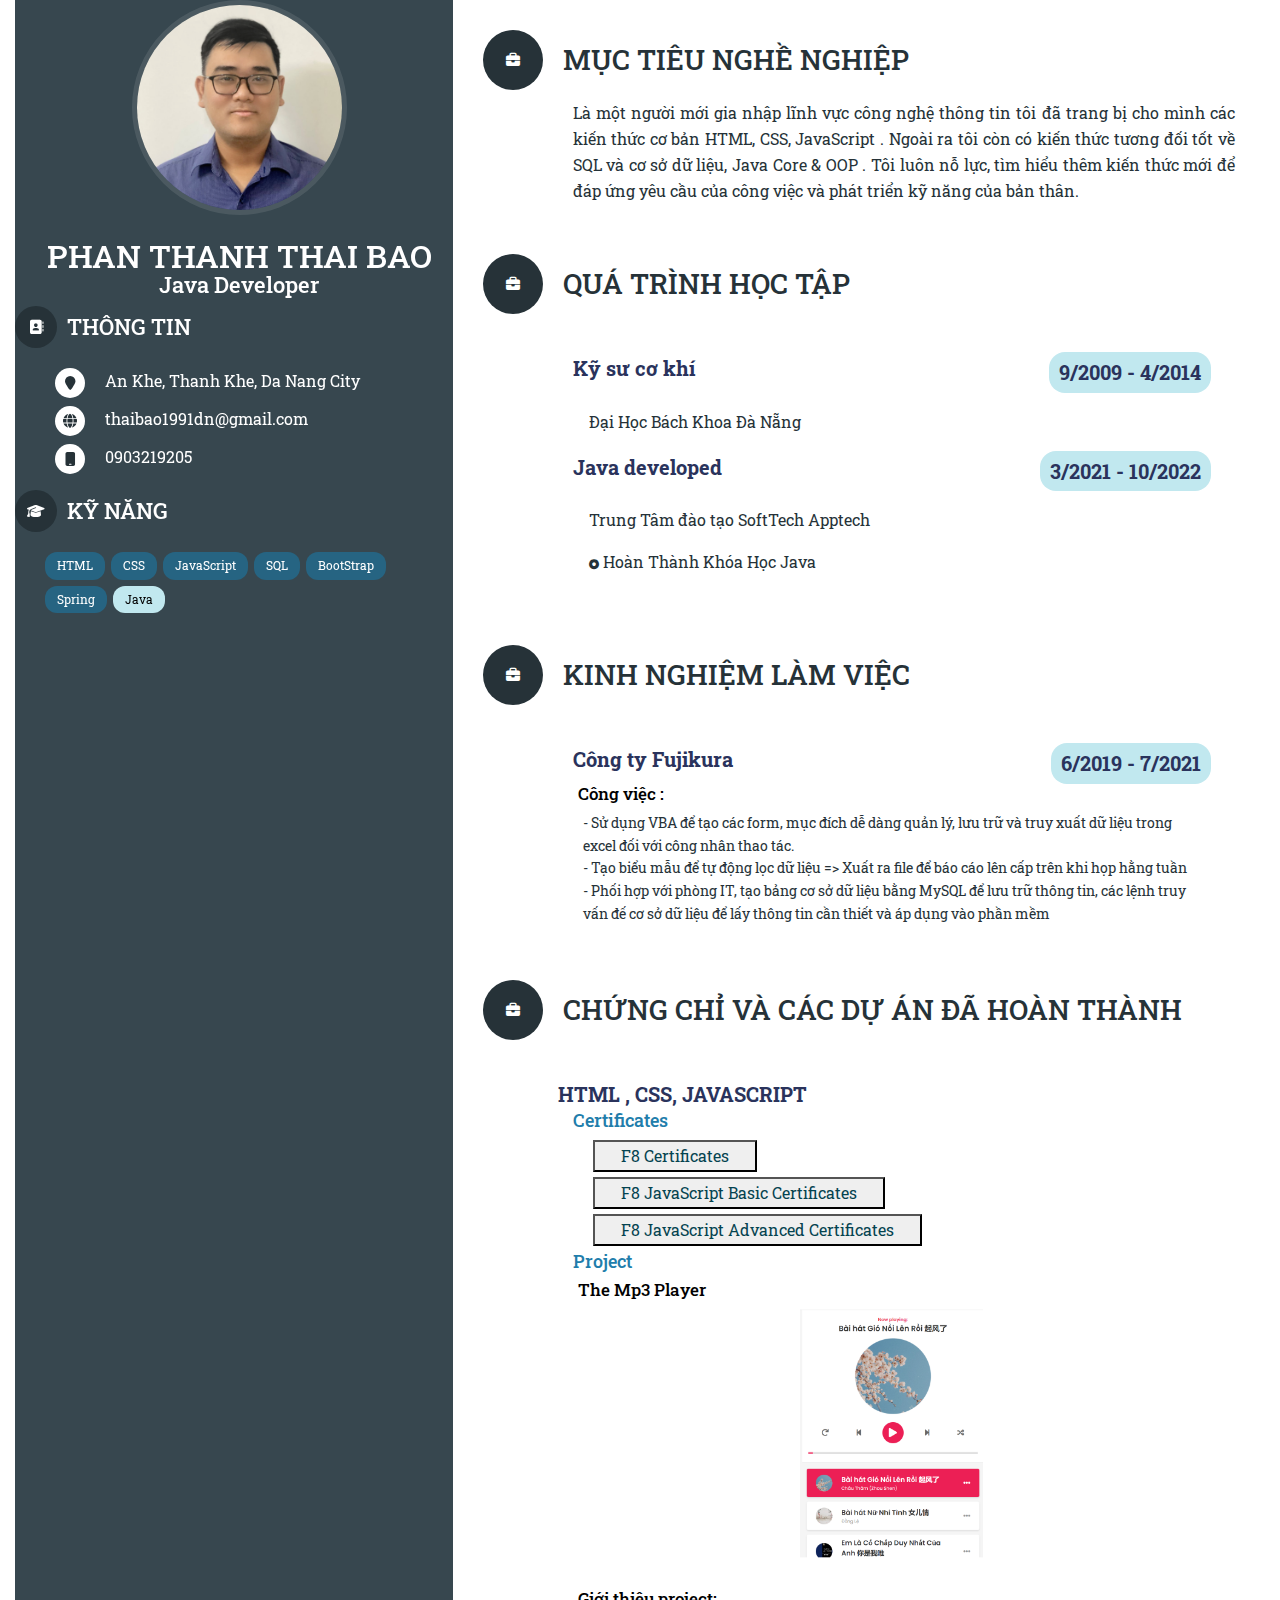
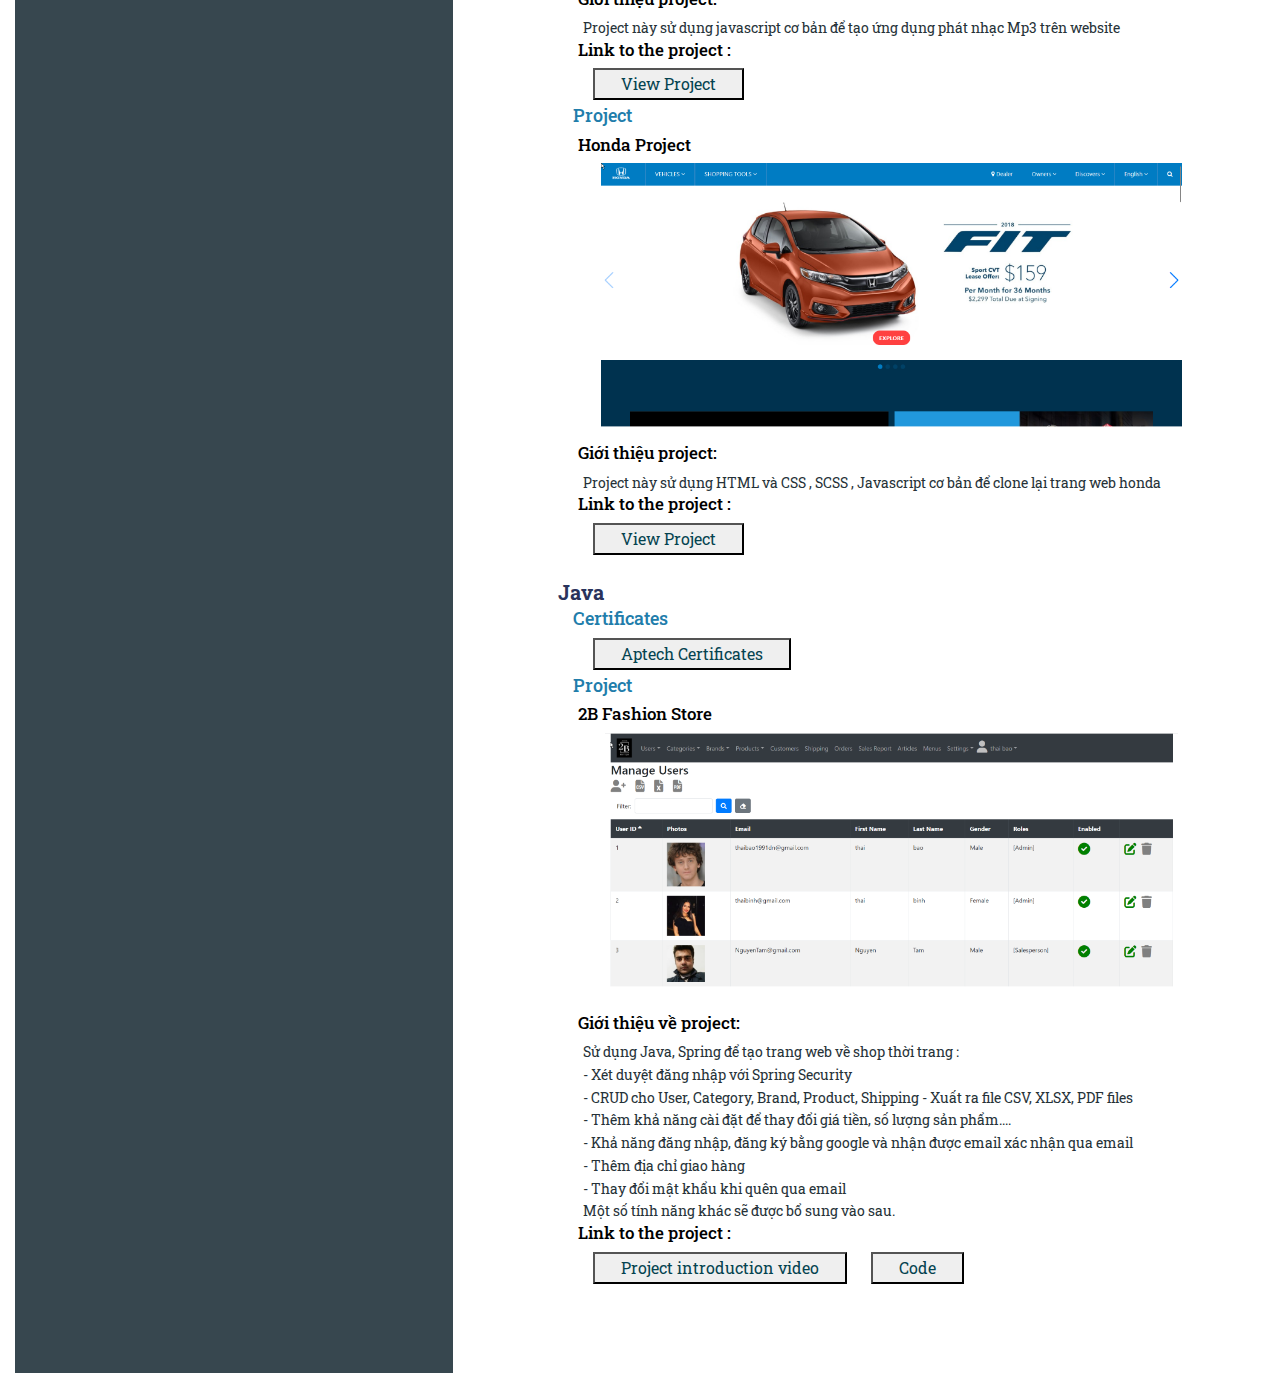
==== Page/ApplyLowCodeVie.html @ 71d3b30b "change LowCode" ====
<!DOCTYPE html>
<html lang="vie">

<head>
	<meta charset="UTF-8">
	<title>Bao's CV</title>
	<!-- Load font awesome -->
	<link rel="stylesheet" href="../font/fontawesome-free-6.2.0-web/css/all.min.css">
	<!-- Loat Bootstrap -->
	<link rel="stylesheet" href="https://cdn.jsdelivr.net/npm/bootstrap@4.3.1/dist/css/bootstrap.min.css"
		integrity="sha384-ggOyR0iXCbMQv3Xipma34MD+dH/1fQ784/j6cY/iJTQUOhcWr7x9JvoRxT2MZw1T" crossorigin="anonymous">
	<script src="https://cdn.jsdelivr.net/npm/popper.js@1.14.7/dist/umd/popper.min.js"
		integrity="sha384-UO2eT0CpHqdSJQ6hJty5KVphtPhzWj9WO1clHTMGa3JDZwrnQq4sF86dIHNDz0W1"
		crossorigin="anonymous"></script>
	<script src="https://cdn.jsdelivr.net/npm/bootstrap@4.3.1/dist/js/bootstrap.min.js"
		integrity="sha384-JjSmVgyd0p3pXB1rRibZUAYoIIy6OrQ6VrjIEaFf/nJGzIxFDsf4x0xIM+B07jRM"
		crossorigin="anonymous"></script>

	<!-- Load google font -->
	<link href="https://fonts.googleapis.com/css?family=Roboto+Slab:400,700" rel="stylesheet">

	<!-- Load main stylesheet -->
	<link rel="stylesheet" href="../assets/css/style.css">
</head>

<body>
	<div class="container-fluid flex">

		<div class="sidebar">
			<div class="fixed-content">
				<div class="avatar text-center">
					<img src="../assets/img/avatar.jpg" width="215" height="215" alt="Thai Bao" />
					<h1 class="name">Phan Thanh Thai Bao</h1>
					<h4 class="job">Java Developer</h4>
				</div><!-- .avatar -->


				<div class="module">
					<h3 class="module__title">
						<i class="fa fa-address-book circle circle--medium"></i>
						<span>Thông Tin</span>
					</h3>
					<div class="module__content">
						<ul>
							<li class="flex">
								<i class="fa fa-map-marker circle circle--small circle--white"></i>
								<div>An Khe, Thanh Khe, Da Nang City</div>
							</li>
							<li class="flex mt-2">
								<i class="fa fa-globe circle circle--small circle--white"></i>
								<div>thaibao1991dn@gmail.com</div>
							</li>
							<li class="flex mt-2">
								<i class="fa fa-mobile circle circle--small circle--white"></i>
								<div>0903219205</div>
							</li>
						</ul>
					</div>
				</div>

				<div class="module module--progress">
					<h3 class="module__title">
						<i class="fa fa-graduation-cap circle circle--medium"></i>
						<span>Kỹ Năng</span>
					</h3>
					<div class="program-language">
						<div class="main-language">HTML</div>
						<div class="main-language">CSS</div>
						<div class="main-language">JavaScript</div>
						<div class="main-language">SQL</div>
						<div class="main-language">BootStrap</div>
						<div class="main-language">Spring</div>
						<div class="sub-language">Java</div>
					</div>
				</div>
			</div>
		</div>
		<div class="content">
			<div class="section">
				<h2 class="section__title">
					<i class="fa fa-briefcase circle circle--large"></i>
					<span>MỤC TIÊU NGHỀ NGHIỆP</span>
				</h2>
				<div class="section__content">
					<div class="module">
						<div class="module__content">
							<p>Là một người mới gia nhập lĩnh vực công nghệ thông tin tôi đã trang bị cho mình các kiến
								thức cơ bản HTML, CSS, JavaScript . Ngoài ra tôi còn có kiến thức tương đối tốt về SQL
								và cơ sở dữ liệu, Java Core & OOP . Tôi luôn nỗ lực, tìm hiểu thêm kiến thức mới để đáp
								ứng yêu cầu của công việc và phát triển kỹ năng của bản thân.</p>
						</div>
					</div><!-- End .module #4 -->


				</div><!-- End .section__content -->
			</div><!-- End .section #1 -->

			<div class="section">
				<h2 class="section__title">
					<i class="fa fa-briefcase circle circle--large"></i>
					<span>QUÁ TRÌNH HỌC TẬP</span>
				</h2>
				<div class="education-content-container">
					<div class="education-content">
						<div class="row education-title">
							<div class="col-7">Kỹ sư cơ khí</div>
							<div class="col-5 education-year"><span class="year">9/2009 - 4/2014</span></div>
						</div>
						<p>Đại Học Bách Khoa Đà Nẵng</p>
					</div>
					<div class="education-content">
						<div class="row education-title">
							<div class="col-7">Java developed</div>
							<div class="col-5 education-year"><span class="year">3/2021 - 10/2022</span></div>
						</div>
						<p>Trung Tâm đào tạo SoftTech Apptech</p>
						<p><i class="fa-solid fa-circle-dot"></i> Hoàn Thành Khóa Học Java</p>
					</div>
				</div>
			</div>

			<div class="section">
				<h2 class="section__title">
					<i class="fa fa-briefcase circle circle--large"></i>
					<span style="text-transform: uppercase;">Kinh Nghiệm Làm Việc</span>
				</h2>
				<div class="education-content-container">
					<div class="education-content">
						<div class="row education-title">
							<div class="col-7">Công ty Fujikura</div>
							<div class="col-5 education-year"><span class="year">6/2019 - 7/2021</span></div>

						</div>
						<div class="Project__introduct">
							<div class="project_item">
								<h4>Công việc :</h4>
								<p>- Sử dụng VBA để tạo các form, mục đích dễ dàng quản lý, lưu trữ và truy xuất dữ liệu trong excel đối với công nhân thao tác.
									<br>
								- Tạo biểu mẫu để tự động lọc dữ liệu => Xuất ra file để báo cáo lên cấp trên khi họp hằng tuần 
							<br>
						- Phối hợp với phòng IT, tạo bảng cơ sở dữ liệu bằng MySQL để lưu trữ thông tin, các lệnh truy vấn đế cơ sở dữ liệu để lấy thông tin cần thiết và áp dụng vào phần mềm </p>

							</div>

						</div>
					</div>
				</div>
			</div>

			<div class="section">
				<h2 class="section__title">
					<i class="fa fa-briefcase circle circle--large"></i>
					<span style="text-transform: uppercase;">Chứng chỉ và các dự án đã hoàn thành</span>
				</h2>
				<div class="education-content-container">
					<div class="education-content">
						<div class="row education-title">
							<div>HTML , CSS, JAVASCRIPT</div>
						</div>
						<div class="Project__introduct">
							<div class="project_item">
								<h3>Certificates</h3>
								<button>
									<a target="_blank"
										href="https://drive.google.com/file/d/1OtXLAF9o2hIw2ryXWVOZ02WpqBH8-RCP/view?usp=sharing">F8
										Certificates</a>
								</button>
								<br>
								<button>
									<a target="_blank"
										href="https://drive.google.com/file/d/15Ebl0EzCTWKs3UdRnWDMOY74V3g-kheS/view?usp=sharing">F8
										JavaScript Basic Certificates</a>
								</button>
								<br>
								<button>
									<a target="_blank"
										href="https://drive.google.com/file/d/1-7eWViylsZE1eCxtmZ0doBHp7FlfKiLJ/view?usp=sharing">F8
										JavaScript Advanced Certificates</a>
								</button>
							</div>

							<div class="project_item">
								<h3>Project</h3>
								<h4>The Mp3 Player</h4>
								<img src="../assets/img/Mp3Player.png" alt="mp3 Player">
								<h4>Giới thiệu project:</h4>
								<p>Project này sử dụng javascript cơ bản để tạo ứng dụng phát nhạc Mp3 trên website</p>
								<h4>Link to the project :</h4>
								<button>
									<a target="_blank" href="https://thaibao1991.github.io/Mp3Music/">View Project</a>
								</button>
							</div>

							<div class="project_item">
								<h3>Project</h3>
								<h4>Honda Project</h4>
								<img src="../assets/img/HondaProject.png" alt="HondaProject">
								<h4>Giới thiệu project:</h4>
								<p>Project này sử dụng HTML và CSS , SCSS , Javascript cơ bản để clone lại trang web honda </p>
								<h4>Link to the project :</h4>
								<button>
									<a target="_blank" href="https://thaibao1991.github.io/HondaProject/src/index.html">View Project</a>
								</button>
							</div>

						</div>
					</div>

					

					<div class="education-content">
						<div class="row education-title">
							<div>Java</div>
						</div>
						<div class="Project__introduct">
							<div class="project_item">
								<h3>Certificates</h3>
								<button>
									<a target="_blank"
										href="https://drive.google.com/file/d/1AuEguUhUcsXWyIJ8lNH4fOeQWiJiPWKv/view?usp=sharing">Aptech
										Certificates</a>
								</button>
							</div>
							<div class="project_item">
								<h3>Project</h3>
								<h4>2B Fashion Store</h4>
								<img src="../assets/img/shop2b.png" alt="shop2b">
								<h4>Giới thiệu về project:</h4>
								<p>Sử dụng Java, Spring để tạo trang web về shop thời trang :
									<br>
									- Xét duyệt đăng nhập với Spring Security <br>
									- CRUD cho User, Category, Brand, Product, Shipping
									- Xuất ra file CSV, XLSX, PDF files<br>
									- Thêm khả năng cài đặt để thay đổi giá tiền, số lượng sản phẩm....<br>
									- Khả năng đăng nhập, đăng ký bằng google và nhận được email xác nhận qua email<br>
									- Thêm địa chỉ giao hàng<br>
									- Thay đổi mật khẩu khi quên qua email<br>
									Một số tính năng khác sẽ được bổ sung vào sau.<br>
								</p>
								<h4>Link to the project :</h4>
								<button>
									<a target="_blank"
										href="https://drive.google.com/file/d/1waL53M26onHL4hDvWmjnEsrnhBvND9Gd/view?usp=share_link">Project
										introduction video</a>

								</button>
								<button>
									<a target="_blank" href="https://github.com/ThaiBao1991/Shop2BProject">Code</a>
								</button>
							</div>
						</div>
					</div>

				</div>
			</div>

			<!-- <div class="section">
				<h2 class="section__title">
					<i class="fa fa-briefcase circle circle--large"></i>
					<span>Work Experience</span>
				</h2>
				<div class="section__content">
					<div class="module">
						<h3 class="module__title">Creative Designer</h3>
						<div class="module__meta">
							<span><i class="fa fa-building-o"></i>Google Inc USA</span>
							<span><i class="fa fa-calendar"></i>20 Sep 2010-Current</span>
						</div>
						<div class="module__content">
							<p>Lorem ipsum dolor sit amet, consectetur adipisicing elit, sed do eiusmod tempor incididunt ut labore et dolore magna aliqua. Ut enim ad minim veniam, quis nostrud exercitation ullamco laboris nisi ut aliquip ex ea commodo consequat.</p>
						</div>
					</div>

					<div class="module">
						<h3 class="module__title">Android Developer</h3>
						<div class="module__meta">
							<span><i class="fa fa-building-o"></i>Google Inc USA</span>
							<span><i class="fa fa-calendar"></i>20 Sep 2010-Current</span>
						</div>
						<div class="module__content">
							<p>Lorem ipsum dolor sit amet, consectetur adipisicing elit, sed do eiusmod tempor incididunt ut labore et dolore magna aliqua. Ut enim ad minim veniam, quis nostrud exercitation ullamco laboris nisi ut aliquip ex ea commodo consequat.</p>
						</div>
					</div>
				</div>
			</div> -->
			<!-- End .section #2 -->
		</div><!-- End .content -->
	</div><!-- End .wrapper -->
</body>

</html>
---- assets/css/style.css ----
body {
	line-height: 1.625;
	font-size: 16px;
	color: #263238;
	font-family: 'Roboto Slab', serif;
	-webkit-font-smoothing: antialiased;
}


*, *:before, *:after {
	box-sizing: border-box;
}
img {
	vertical-align: middle;
	max-width: 100%;
}
p {
	margin: 0 0 10px;
}

/* Helper Class */
.flex {
	display: flex;
}
.flex .middle {
	align-items: center;
}
.flex .flex--1 {
	flex: 1;
}
/* Global Layout */
.wrapper {
	max-width: 1170px;
	width: 100%;
	margin: auto;
}

.infomation{
	margin: 20px 20px;
	position: fixed;
	top: 0;
	left: 0;
	z-index: 9999;
}
.sidebar {
	width: 35%;
	background: #37474f;
	color: #fff;
	position: relative;;
}

.fixed-content{
	position: fixed;
	max-width: 35%;
	text-align: center;
}

.CV-download {
	padding: 20px;
}

.CV-download button{
	background-color: #c1e8ef;
}

.content {
	width: 65%;
	padding: 30px;
}
CSS cho phần Avatar

/* Avatar */
.avatar {
	text-align: center;
	padding: 60px 0;
	background: #263238;
}
.avatar img {
	border-radius: 50%;
	border: 5px solid rgba(255, 255, 255, .1);
	object-fit: cover;
}
.avatar h1 {
	font-size: 32px;
	text-transform: uppercase;
	margin: 25px 0 0;
	line-height: 1;
}
.avatar h4 {
	font-size: 22px;
}
CSS cho phần module và các phần còn lại

/* Module */
.sidebar .module {
	padding: 0 45px;
	margin-top: 50px;
}
.sidebar .module:last-child {
	margin-bottom: 50px;
}
.module__title {
	font-size: 22px;
	text-transform: uppercase;
	display: flex;
	align-items: center;
	margin-bottom: 20px;
}
.module__meta {
	font-size: 14px;
	color: #90a4ae;
	margin-bottom: 20px;
}

.module__content p{
	text-align: justify;
}

.program-language {
	display: flex;
	flex-wrap: wrap;
	padding: 0 30px;
	margin-top: 20px;
  }

.main-language,
.sub-language,
.main-skills,
.sub-skills {
  background-color: #266482;
  border-radius: 12px;
  padding: 4px 12px;
  margin-right: 6px;
  font-size: 12px;
  margin-bottom: 6px;
}

.sub-language,
.sub-skills {
  background-color: #c1e8ef;
  color: black;
}

.module__meta i {
	margin-right: 10px;
}
.module__meta span {
	margin-right: 20px;
}
.module__title .circle {
	margin-right: 10px;
}
.circle {
	font-size: 14px;
	color: #fff;
	background: #263238;
	border-radius: 50%;
	text-align: center;
	margin-right: 20px;
}
.circle.circle--large {
	width: 60px;
	height: 60px;
	line-height: 60px;
}
.circle.circle--medium {
	width: 42px;
	height: 42px;
	line-height: 42px;
}
.circle.circle--small {
	width: 30px;
	height: 30px;
	line-height: 30px;
}
.circle.circle--white {
	background: #fff;
	color: #263238;
}

/* Progress bar */
.progress-bar,
.progress-bar span {
	height: 6px;
	background: #fff;
	border-radius: 6px;
	display: block;
}
.progress-bar span {
	background: #263238;
}
.module--progress li {
	margin-bottom: 20px;
}

/* Section */
.section:not(.last-child) {
	margin-bottom: 50px;
}
.section__title {
	display: flex;
	font-size: 28px;
	text-transform: uppercase;
	margin: 0 0 10px;
	align-items: center;
}

.section__content {
	padding-left: 90px;
}
.content .module:not(:first-child) {
	margin-top: 50px;
}
.content .module__title {
	margin-bottom: 0;
}

.education-content-container {
	padding: 10px 24px 4px 90px;
	margin-top: 12px;
  }
  .education-content {
	padding-left: 0;
  }
  .education-title {
	font-weight: 700;
	color: #2a335c;
	margin-top: 16px;
	font-size: 20px;
  }
  .education-content p {
	margin: 16px;
  }
  .education-content i {
	font-size: 10px;
  }
  .education-year {
	text-align: right;
  }
  .year {
	background-color: #c1e8ef;
	display: inline-block;
	padding: 4px 10px;
	border-radius: 16px;
  }
/* Language */
.lang {
	justify-content: space-between;
}
.lang__content {
	text-align: center;
}
.lang__content h4 {
	text-transform: uppercase;
	margin-top: 15px;
}

.Project__introduct .project_item h3{
	font-size: 18px;
	color: #217dab;
}
.Project__introduct .project_item h4{
	font-size: 17px;
	color: black;
	margin-left: 5px;
}

.Project__introduct .project_item button{
	margin-bottom: 5px;
}
.Project__introduct .project_item a{
	color: #044350;
	padding: 0 20px;
}

.Project__introduct .project_item img{
	width: 100%;
	max-height: 280px;
	object-fit: contain;
}

.Project__introduct .project_item p{
	font-size: 14px;
	padding: 0px;
	margin: 0px 10px;
}

.project_item button {
	margin-left: 20px;
}
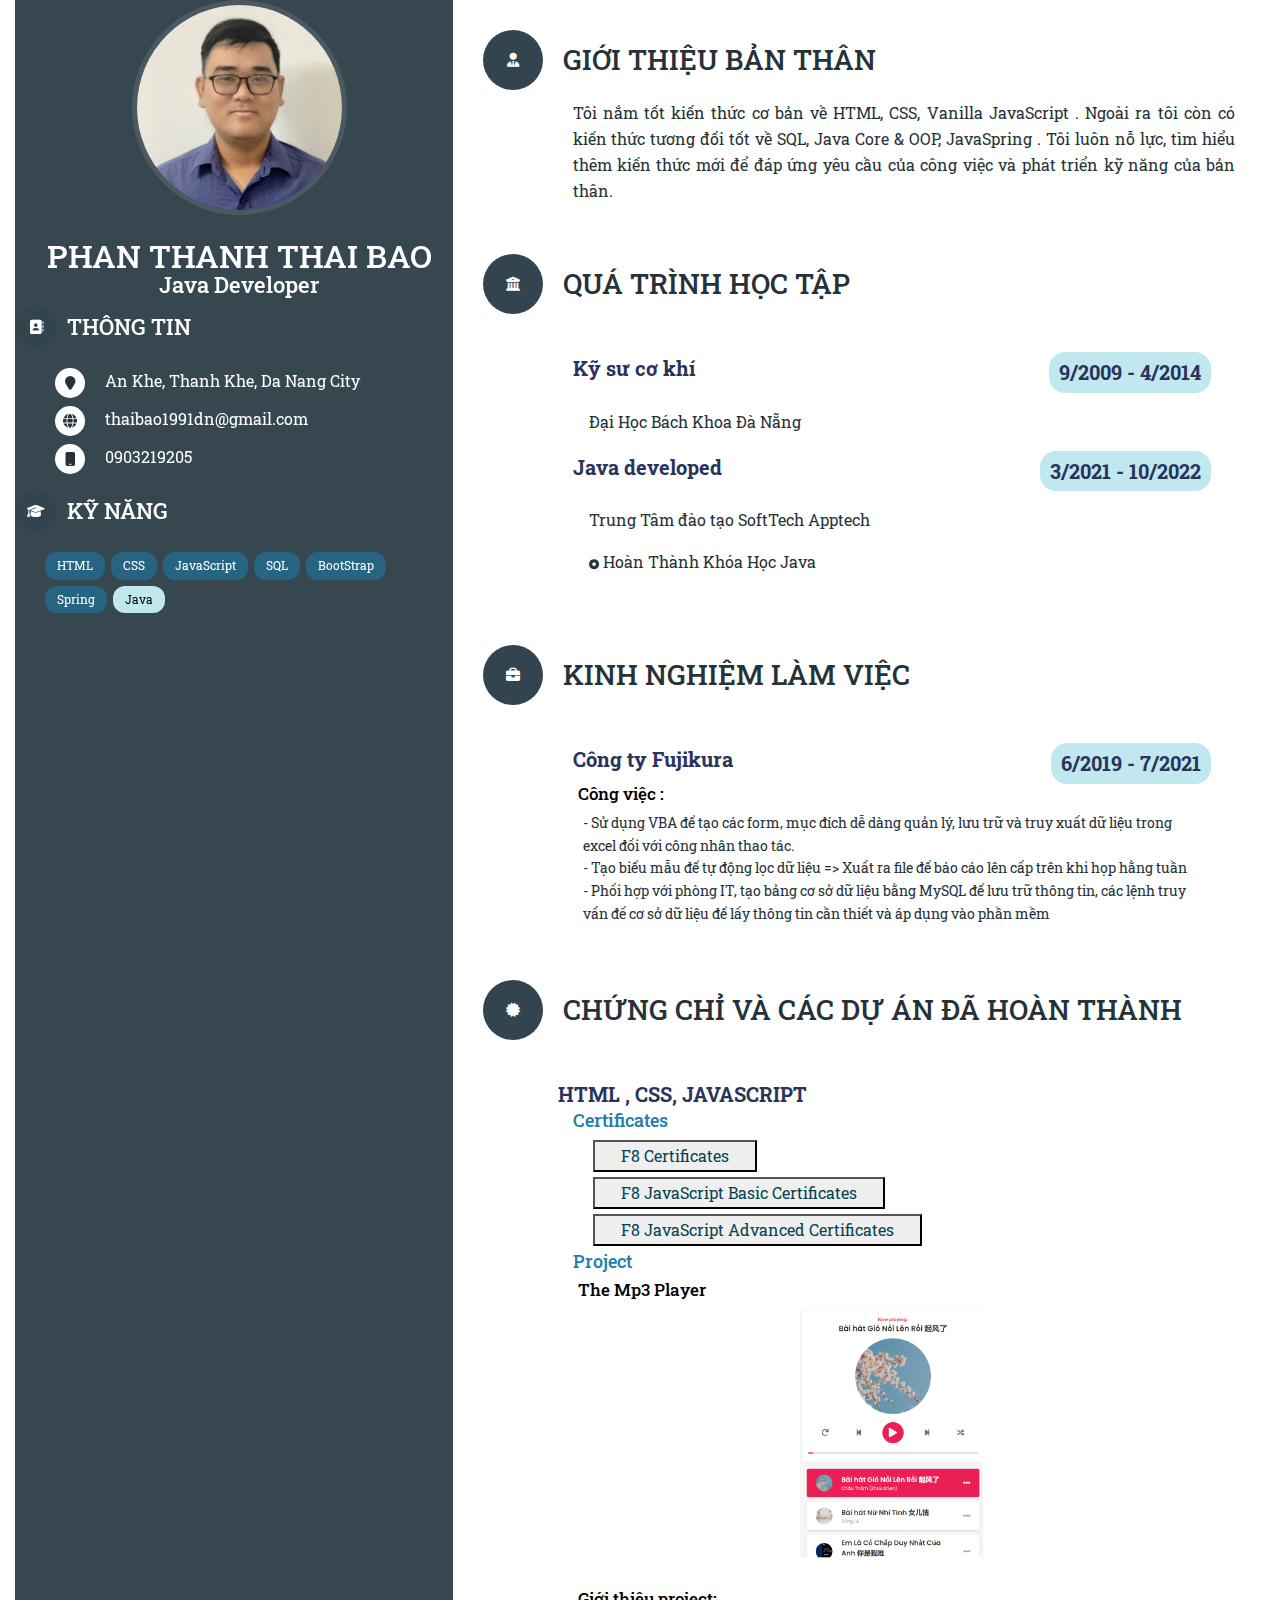
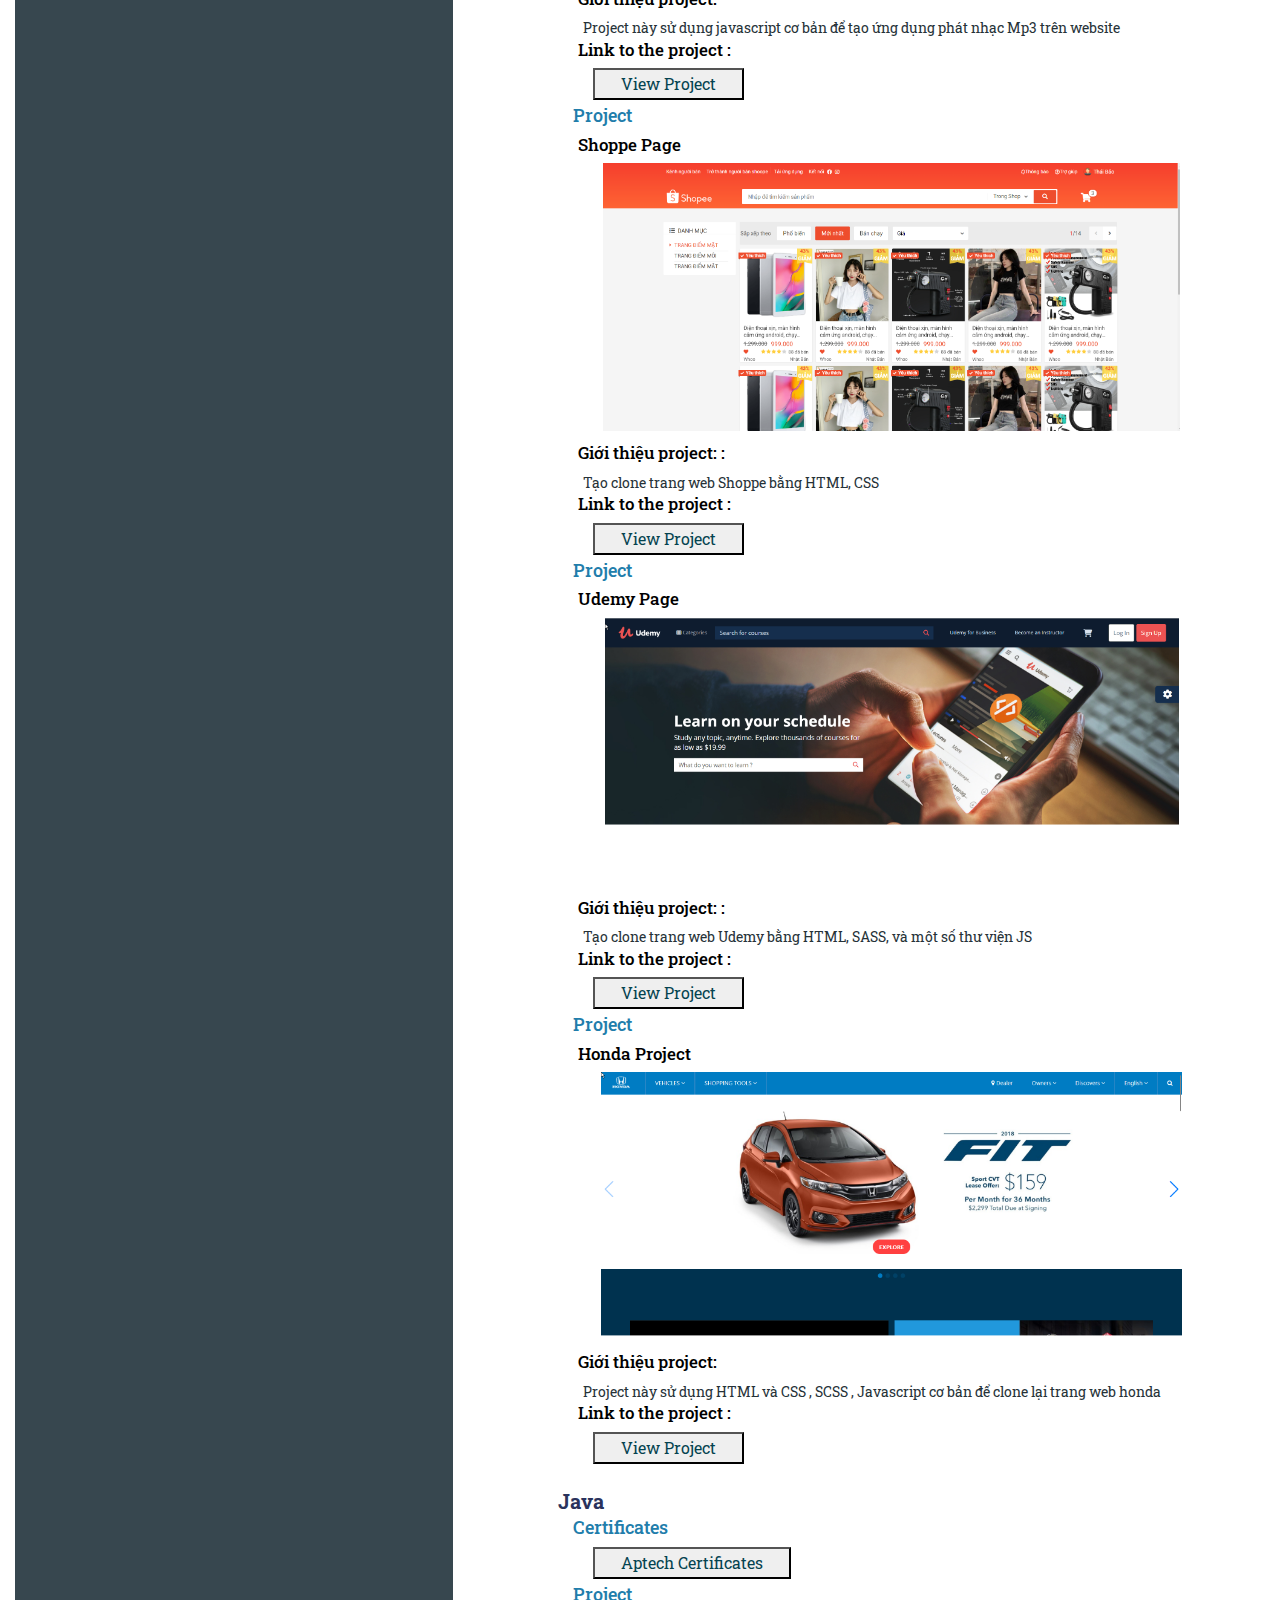
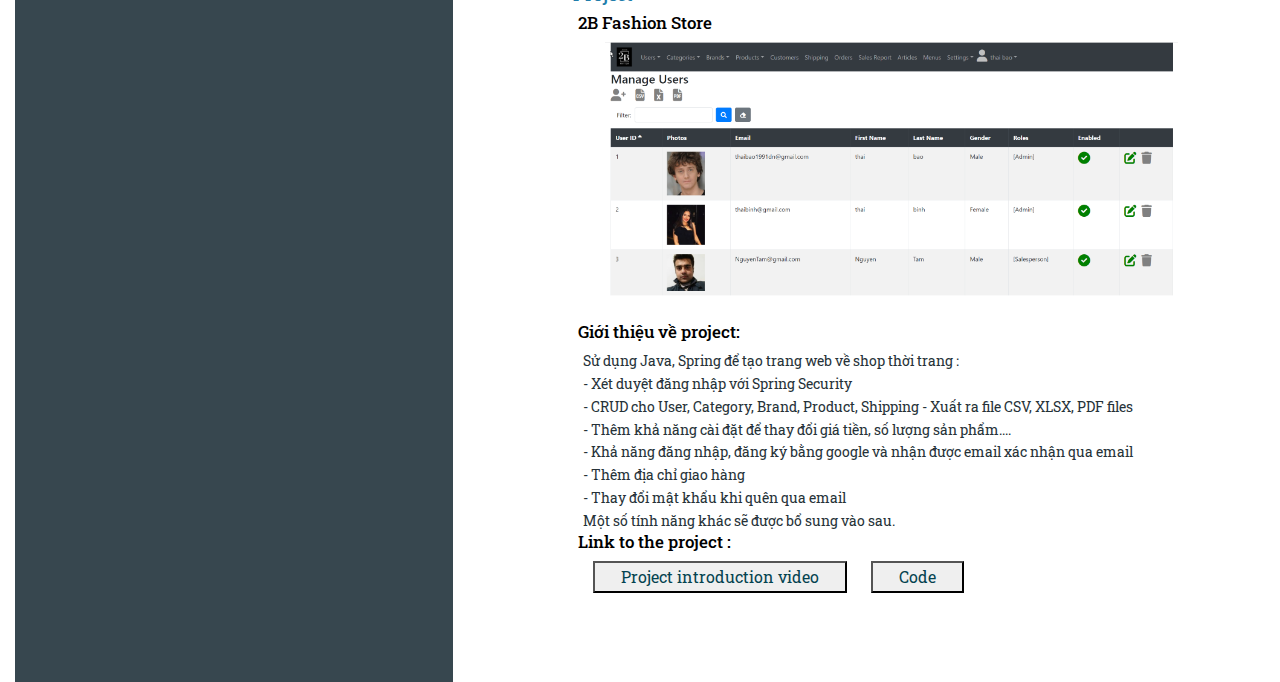
==== commit 6c8178b7: "Update CV ApplyLowCode" ====
--- a/Page/ApplyLowCodeVie.html
+++ b/Page/ApplyLowCodeVie.html
@@ -78,15 +78,13 @@
 		<div class="content">
 			<div class="section">
 				<h2 class="section__title">
-					<i class="fa fa-briefcase circle circle--large"></i>
-					<span>MỤC TIÊU NGHỀ NGHIỆP</span>
+					<i class="fa fa-user-tie circle circle--large"></i>
+					<span>GIỚI THIỆU BẢN THÂN</span>
 				</h2>
 				<div class="section__content">
 					<div class="module">
 						<div class="module__content">
-							<p>Là một người mới gia nhập lĩnh vực công nghệ thông tin tôi đã trang bị cho mình các kiến
-								thức cơ bản HTML, CSS, JavaScript . Ngoài ra tôi còn có kiến thức tương đối tốt về SQL
-								và cơ sở dữ liệu, Java Core & OOP . Tôi luôn nỗ lực, tìm hiểu thêm kiến thức mới để đáp
+							<p>Tôi nắm tốt kiến thức cơ bản về HTML, CSS, Vanilla JavaScript . Ngoài ra tôi còn có kiến thức tương đối tốt về SQL, Java Core & OOP, JavaSpring . Tôi luôn nỗ lực, tìm hiểu thêm kiến thức mới để đáp
 								ứng yêu cầu của công việc và phát triển kỹ năng của bản thân.</p>
 						</div>
 					</div><!-- End .module #4 -->
@@ -97,7 +95,7 @@
 
 			<div class="section">
 				<h2 class="section__title">
-					<i class="fa fa-briefcase circle circle--large"></i>
+					<i class="fa-solid fa-building-columns circle circle--large"></i>
 					<span>QUÁ TRÌNH HỌC TẬP</span>
 				</h2>
 				<div class="education-content-container">
@@ -149,7 +147,7 @@
 
 			<div class="section">
 				<h2 class="section__title">
-					<i class="fa fa-briefcase circle circle--large"></i>
+					<i class="fa-solid fa-certificate  circle circle--large"></i>
 					<span style="text-transform: uppercase;">Chứng chỉ và các dự án đã hoàn thành</span>
 				</h2>
 				<div class="education-content-container">
@@ -182,7 +180,7 @@
 							<div class="project_item">
 								<h3>Project</h3>
 								<h4>The Mp3 Player</h4>
-								<img src="../assets/img/Mp3Player.png" alt="mp3 Player">
+								<img class="img-fluid" src="../assets/img/Mp3Player.png" alt="mp3 Player">
 								<h4>Giới thiệu project:</h4>
 								<p>Project này sử dụng javascript cơ bản để tạo ứng dụng phát nhạc Mp3 trên website</p>
 								<h4>Link to the project :</h4>
@@ -193,8 +191,32 @@
 
 							<div class="project_item">
 								<h3>Project</h3>
+								<h4>Shoppe Page</h4>
+								<img class="img-fluid" src="../assets/img/ShoppePage.png" alt="shopeePage">
+								<h4>Giới thiệu project: :</h4>
+								<p>Tạo clone trang web Shoppe bằng HTML, CSS</p>
+								<h4>Link to the project :</h4>
+								<button>
+									<a target="_blank" href="https://thaibao1991.github.io/ShopeePage/">View Project</a>
+								</button>
+							</div>
+
+							<div class="project_item">
+								<h3>Project</h3>
+								<h4>Udemy Page</h4>
+								<img class="img-fluid" src="../assets/img/UdemyClone.png" alt="UdemyClone">
+								<h4>Giới thiệu project: :</h4>
+								<p>Tạo clone trang web Udemy bằng HTML, SASS, và một số thư viện JS</p>
+								<h4>Link to the project :</h4>
+								<button>
+									<a target="_blank" href="https://thaibao1991.github.io/CloneUdemy/">View Project</a>
+								</button>
+							</div>
+
+							<div class="project_item">
+								<h3>Project</h3>
 								<h4>Honda Project</h4>
-								<img src="../assets/img/HondaProject.png" alt="HondaProject">
+								<img class="img-fluid" src="../assets/img/HondaProject.png" alt="HondaProject">
 								<h4>Giới thiệu project:</h4>
 								<p>Project này sử dụng HTML và CSS , SCSS , Javascript cơ bản để clone lại trang web honda </p>
 								<h4>Link to the project :</h4>
@@ -203,6 +225,8 @@
 								</button>
 							</div>
 
+
+
 						</div>
 					</div>
 
@@ -224,7 +248,7 @@
 							<div class="project_item">
 								<h3>Project</h3>
 								<h4>2B Fashion Store</h4>
-								<img src="../assets/img/shop2b.png" alt="shop2b">
+								<img class="img-fluid" src="../assets/img/shop2b.png" alt="shop2b">
 								<h4>Giới thiệu về project:</h4>
 								<p>Sử dụng Java, Spring để tạo trang web về shop thời trang :
 									<br>
--- a/assets/css/style.css
+++ b/assets/css/style.css
@@ -154,7 +154,7 @@
 .circle {
 	font-size: 14px;
 	color: #fff;
-	background: #263238;
+	background: #32454e;
 	border-radius: 50%;
 	text-align: center;
 	margin-right: 20px;
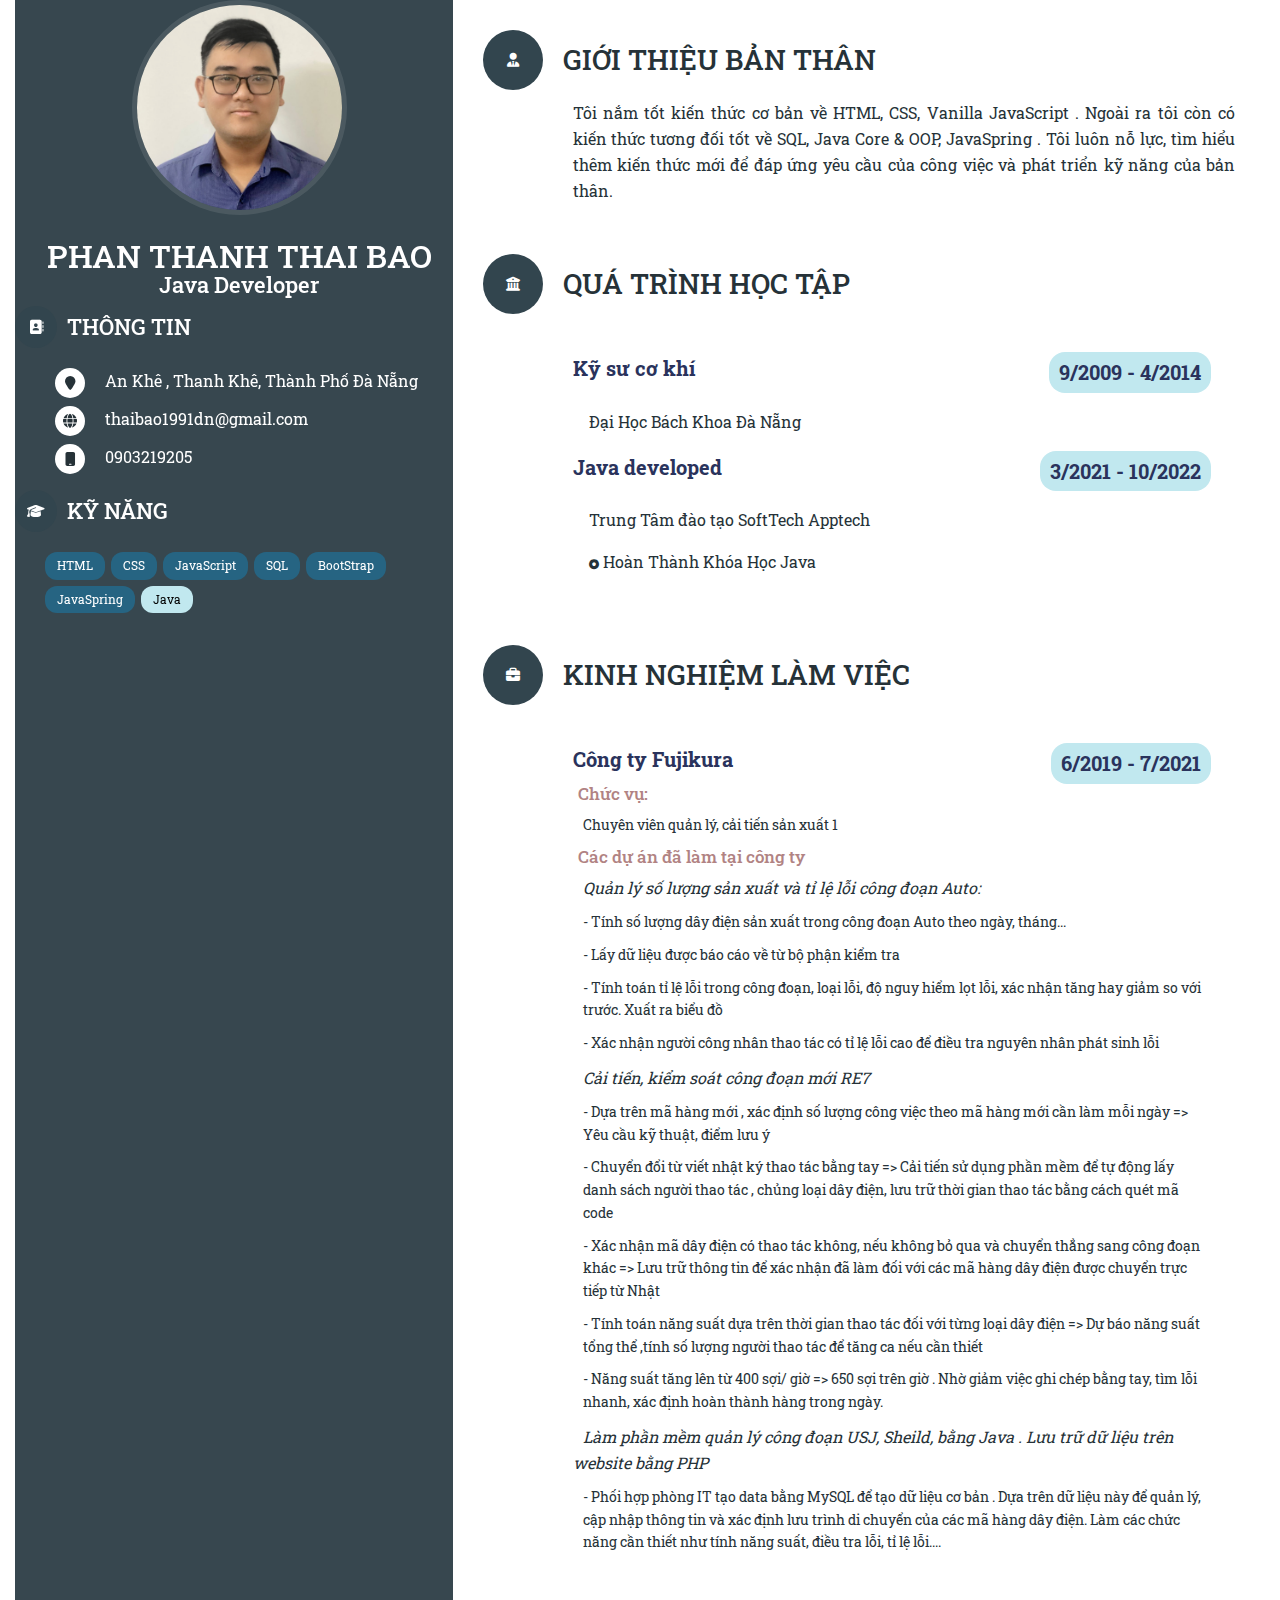
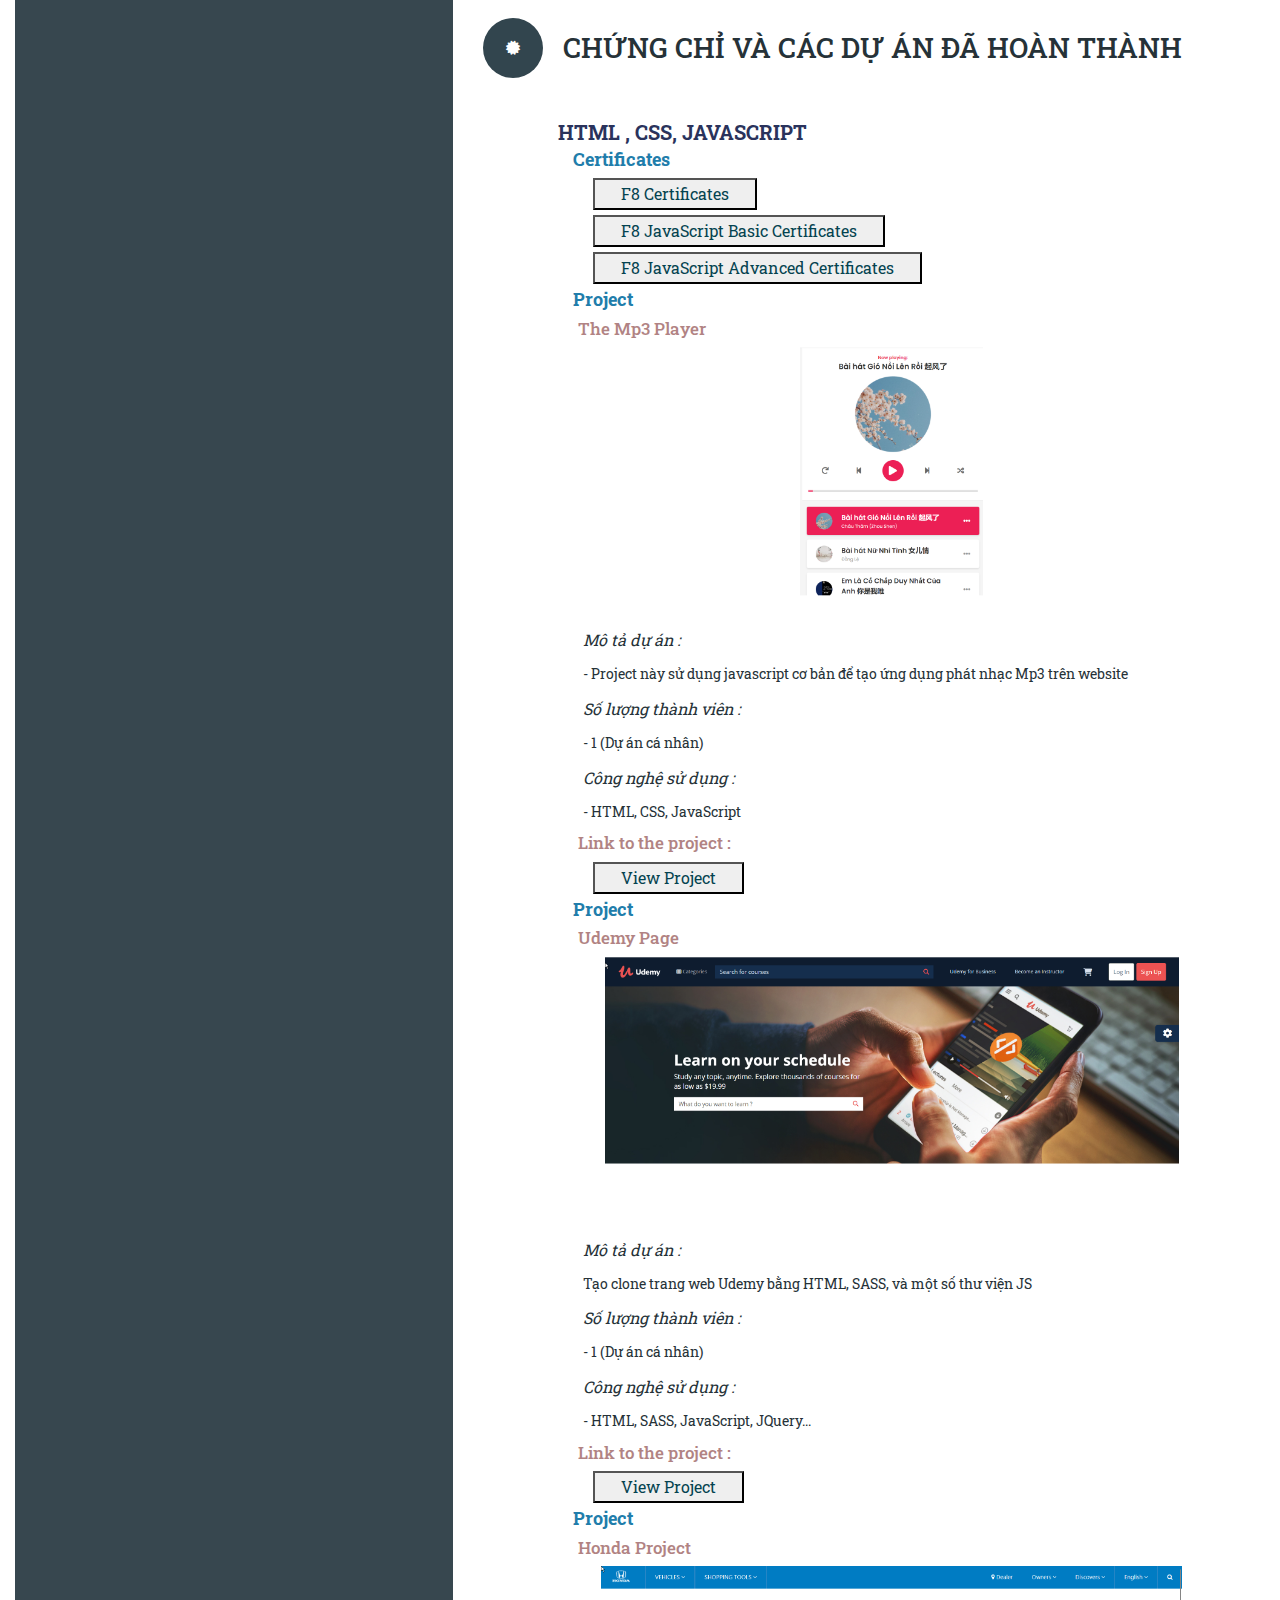
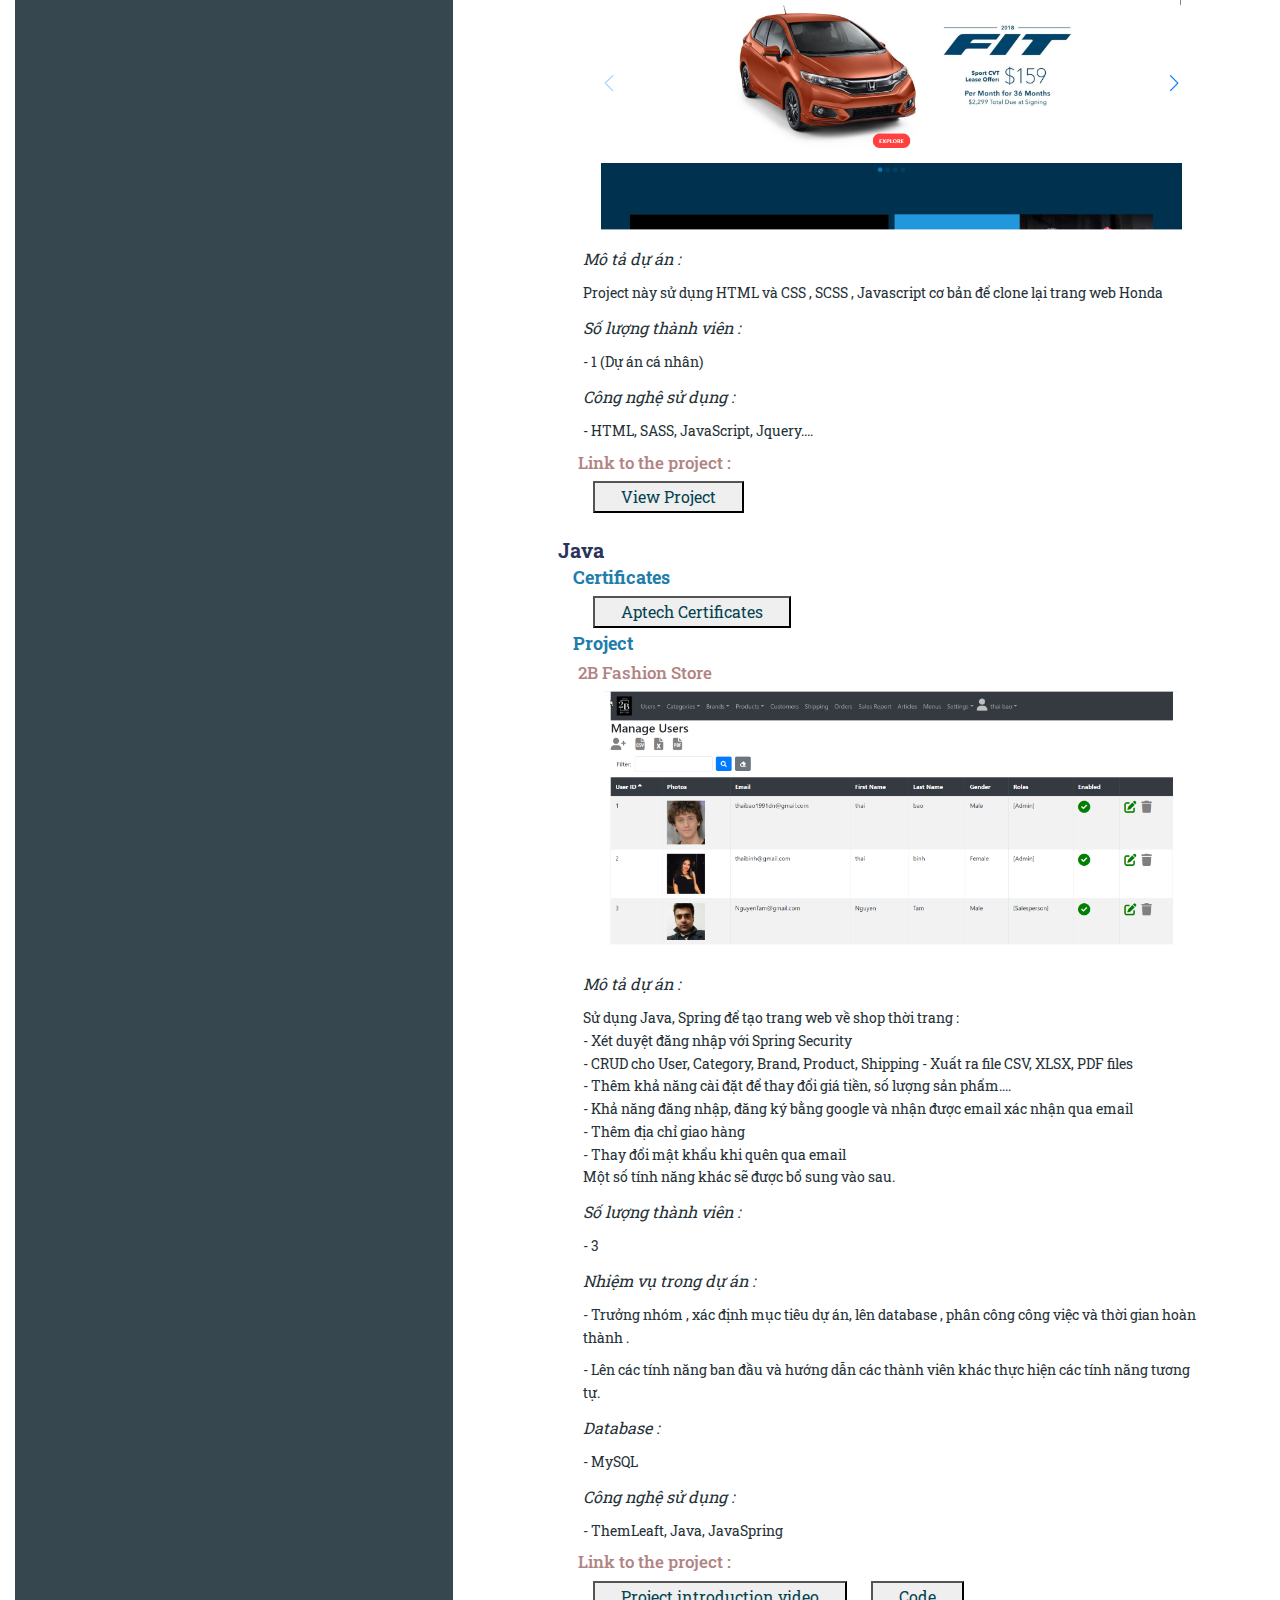
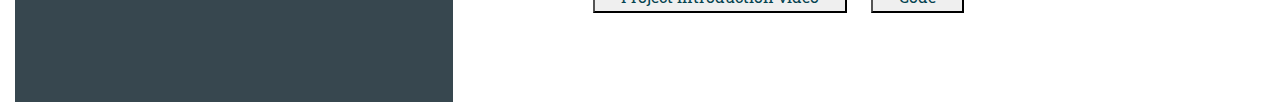
==== commit 965a9891: "update CV LowCode" ====
--- a/Page/ApplyLowCodeVie.html
+++ b/Page/ApplyLowCodeVie.html
@@ -44,7 +44,7 @@
 						<ul>
 							<li class="flex">
 								<i class="fa fa-map-marker circle circle--small circle--white"></i>
-								<div>An Khe, Thanh Khe, Da Nang City</div>
+								<div>An Khê , Thanh Khê, Thành Phố Đà Nẵng</div>
 							</li>
 							<li class="flex mt-2">
 								<i class="fa fa-globe circle circle--small circle--white"></i>
@@ -69,7 +69,7 @@
 						<div class="main-language">JavaScript</div>
 						<div class="main-language">SQL</div>
 						<div class="main-language">BootStrap</div>
-						<div class="main-language">Spring</div>
+						<div class="main-language">JavaSpring</div>
 						<div class="sub-language">Java</div>
 					</div>
 				</div>
@@ -84,7 +84,9 @@
 				<div class="section__content">
 					<div class="module">
 						<div class="module__content">
-							<p>Tôi nắm tốt kiến thức cơ bản về HTML, CSS, Vanilla JavaScript . Ngoài ra tôi còn có kiến thức tương đối tốt về SQL, Java Core & OOP, JavaSpring . Tôi luôn nỗ lực, tìm hiểu thêm kiến thức mới để đáp
+							<p>Tôi nắm tốt kiến thức cơ bản về HTML, CSS, Vanilla JavaScript . Ngoài ra tôi còn có kiến
+								thức tương đối tốt về SQL, Java Core & OOP, JavaSpring . Tôi luôn nỗ lực, tìm hiểu thêm
+								kiến thức mới để đáp
 								ứng yêu cầu của công việc và phát triển kỹ năng của bản thân.</p>
 						</div>
 					</div><!-- End .module #4 -->
@@ -131,12 +133,36 @@
 						</div>
 						<div class="Project__introduct">
 							<div class="project_item">
-								<h4>Công việc :</h4>
-								<p>- Sử dụng VBA để tạo các form, mục đích dễ dàng quản lý, lưu trữ và truy xuất dữ liệu trong excel đối với công nhân thao tác.
-									<br>
-								- Tạo biểu mẫu để tự động lọc dữ liệu => Xuất ra file để báo cáo lên cấp trên khi họp hằng tuần 
-							<br>
-						- Phối hợp với phòng IT, tạo bảng cơ sở dữ liệu bằng MySQL để lưu trữ thông tin, các lệnh truy vấn đế cơ sở dữ liệu để lấy thông tin cần thiết và áp dụng vào phần mềm </p>
+								<h4>Chức vụ:</h4>
+								<p>Chuyên viên quản lý, cải tiến sản xuất 1</p>
+
+								<h4>Các dự án đã làm tại công ty</h4>
+								<em>Quản lý số lượng sản xuất và tỉ lệ lỗi công đoạn Auto:</em>
+								<p>- Tính số lượng dây điện sản xuất trong công đoạn Auto theo ngày, tháng...</p>
+								<p>- Lấy dữ liệu được báo cáo về từ bộ phận kiểm tra</p>
+								<p>- Tính toán tỉ lệ lỗi trong công đoạn, loại lỗi, độ nguy hiểm lọt lỗi, xác nhận tăng
+									hay giảm so với trước. Xuất ra biểu đồ</p>
+								<p>- Xác nhận người công nhân thao tác có tỉ lệ lỗi cao để điều tra nguyên nhân phát
+									sinh lỗi</p>
+								<em>Cải tiến, kiểm soát công đoạn mới RE7</em>
+								<p>- Dựa trên mã hàng mới , xác định số lượng công việc theo mã hàng mới cần làm mỗi
+									ngày => Yêu cầu kỹ thuật, điểm lưu ý</p>
+								<p>- Chuyển đổi từ viết nhật ký thao tác bằng tay => Cải tiến sử dụng phần mềm để tự
+									động lấy danh sách người thao tác , chủng loại dây điện, lưu trữ thời gian thao tác
+									bằng cách quét mã code</p>
+								<p>- Xác nhận mã dây điện có thao tác không, nếu không bỏ qua và chuyển thẳng sang công
+									đoạn khác => Lưu trữ thông tin để xác nhận đã làm đối với các mã hàng dây điện được
+									chuyển trực tiếp từ Nhật </p>
+								<p>- Tính toán năng suất dựa trên thời gian thao tác đối với từng loại dây điện => Dự
+									báo năng suất tổng thể ,tính số lượng người thao tác để tăng ca nếu cần thiết</p>
+								<p>- Năng suất tăng lên từ 400 sợi/ giờ => 650 sợi trên giờ . Nhờ giảm việc ghi chép
+									bằng tay, tìm lỗi nhanh, xác định hoàn thành hàng trong ngày.</p>
+								<em>Làm phần mềm quản lý công đoạn USJ, Sheild, bằng Java . Lưu trữ dữ liệu trên website
+									bằng PHP</em>
+								<p>- Phối hợp phòng IT tạo data bằng MySQL để tạo dữ liệu cơ bản . Dựa trên dữ liệu này
+									để quản lý, cập nhập thông tin và xác định lưu trình di chuyển của các mã hàng dây
+									điện. Làm các chức năng cần thiết như tính năng suất, điều tra lỗi, tỉ lệ lỗi....
+								</p>
 
 							</div>
 
@@ -181,32 +207,30 @@
 								<h3>Project</h3>
 								<h4>The Mp3 Player</h4>
 								<img class="img-fluid" src="../assets/img/Mp3Player.png" alt="mp3 Player">
-								<h4>Giới thiệu project:</h4>
-								<p>Project này sử dụng javascript cơ bản để tạo ứng dụng phát nhạc Mp3 trên website</p>
+								<em>Mô tả dự án :</em>
+								<p>- Project này sử dụng javascript cơ bản để tạo ứng dụng phát nhạc Mp3 trên website
+								</p>
+								<em>Số lượng thành viên :</em>
+								<p>- 1 (Dự án cá nhân)</p>
+								<em>Công nghệ sử dụng :</em>
+								<p>- HTML, CSS, JavaScript</p>
 								<h4>Link to the project :</h4>
 								<button>
 									<a target="_blank" href="https://thaibao1991.github.io/Mp3Music/">View Project</a>
 								</button>
 							</div>
 
-							<div class="project_item">
-								<h3>Project</h3>
-								<h4>Shoppe Page</h4>
-								<img class="img-fluid" src="../assets/img/ShoppePage.png" alt="shopeePage">
-								<h4>Giới thiệu project: :</h4>
-								<p>Tạo clone trang web Shoppe bằng HTML, CSS</p>
-								<h4>Link to the project :</h4>
-								<button>
-									<a target="_blank" href="https://thaibao1991.github.io/ShopeePage/">View Project</a>
-								</button>
-							</div>
 
 							<div class="project_item">
 								<h3>Project</h3>
 								<h4>Udemy Page</h4>
 								<img class="img-fluid" src="../assets/img/UdemyClone.png" alt="UdemyClone">
-								<h4>Giới thiệu project: :</h4>
+								<em>Mô tả dự án :</em>
 								<p>Tạo clone trang web Udemy bằng HTML, SASS, và một số thư viện JS</p>
+								<em>Số lượng thành viên :</em>
+								<p>- 1 (Dự án cá nhân)</p>
+								<em>Công nghệ sử dụng :</em>
+								<p>- HTML, SASS, JavaScript, JQuery...</p>
 								<h4>Link to the project :</h4>
 								<button>
 									<a target="_blank" href="https://thaibao1991.github.io/CloneUdemy/">View Project</a>
@@ -217,20 +241,27 @@
 								<h3>Project</h3>
 								<h4>Honda Project</h4>
 								<img class="img-fluid" src="../assets/img/HondaProject.png" alt="HondaProject">
-								<h4>Giới thiệu project:</h4>
-								<p>Project này sử dụng HTML và CSS , SCSS , Javascript cơ bản để clone lại trang web honda </p>
+								<em>Mô tả dự án :</em>
+								<p>Project này sử dụng HTML và CSS , SCSS , Javascript cơ bản để clone lại trang web
+									Honda </p>
+								<em>Số lượng thành viên :</em>
+								<p>- 1 (Dự án cá nhân)</p>
+								<em>Công nghệ sử dụng :</em>
+								<p>- HTML, SASS, JavaScript, Jquery....</p>
 								<h4>Link to the project :</h4>
 								<button>
-									<a target="_blank" href="https://thaibao1991.github.io/HondaProject/src/index.html">View Project</a>
-								</button>
-							</div>
-
-
-
-						</div>
-					</div>
-
-					
+									<a target="_blank"
+										href="https://thaibao1991.github.io/HondaProject/src/index.html">View
+										Project</a>
+								</button>
+							</div>
+
+
+
+						</div>
+					</div>
+
+
 
 					<div class="education-content">
 						<div class="row education-title">
@@ -249,7 +280,7 @@
 								<h3>Project</h3>
 								<h4>2B Fashion Store</h4>
 								<img class="img-fluid" src="../assets/img/shop2b.png" alt="shop2b">
-								<h4>Giới thiệu về project:</h4>
+								<em>Mô tả dự án :</em>
 								<p>Sử dụng Java, Spring để tạo trang web về shop thời trang :
 									<br>
 									- Xét duyệt đăng nhập với Spring Security <br>
@@ -261,6 +292,15 @@
 									- Thay đổi mật khẩu khi quên qua email<br>
 									Một số tính năng khác sẽ được bổ sung vào sau.<br>
 								</p>
+								<em>Số lượng thành viên :</em>
+								<p>- 3</p>
+								<em>Nhiệm vụ trong dự án :</em>
+								<p> - Trưởng nhóm , xác định mục tiêu dự án, lên database , phân công công việc và thời gian hoàn thành .</p>
+								<p>- Lên các tính năng ban đầu và hướng dẫn các thành viên khác thực hiện các tính năng tương tự. </p>
+								<em>Database :</em>
+								<p>- MySQL</p>
+								<em>Công nghệ sử dụng :</em>
+								<p>- ThemLeaft, Java, JavaSpring</p>
 								<h4>Link to the project :</h4>
 								<button>
 									<a target="_blank"
--- a/assets/css/style.css
+++ b/assets/css/style.css
@@ -257,15 +257,21 @@
 }
 
 .Project__introduct .project_item h3{
+	font-weight: bold;
 	font-size: 18px;
 	color: #217dab;
 }
 .Project__introduct .project_item h4{
 	font-size: 17px;
-	color: black;
+	color: #b18383;
 	margin-left: 5px;
-}
-
+	font-weight: 500;
+}
+
+.Project__introduct .project_item em{
+	font-size: 16px;
+	margin-left: 10px;
+}
 .Project__introduct .project_item button{
 	margin-bottom: 5px;
 }
@@ -283,7 +289,7 @@
 .Project__introduct .project_item p{
 	font-size: 14px;
 	padding: 0px;
-	margin: 0px 10px;
+	margin: 10px;
 }
 
 .project_item button {
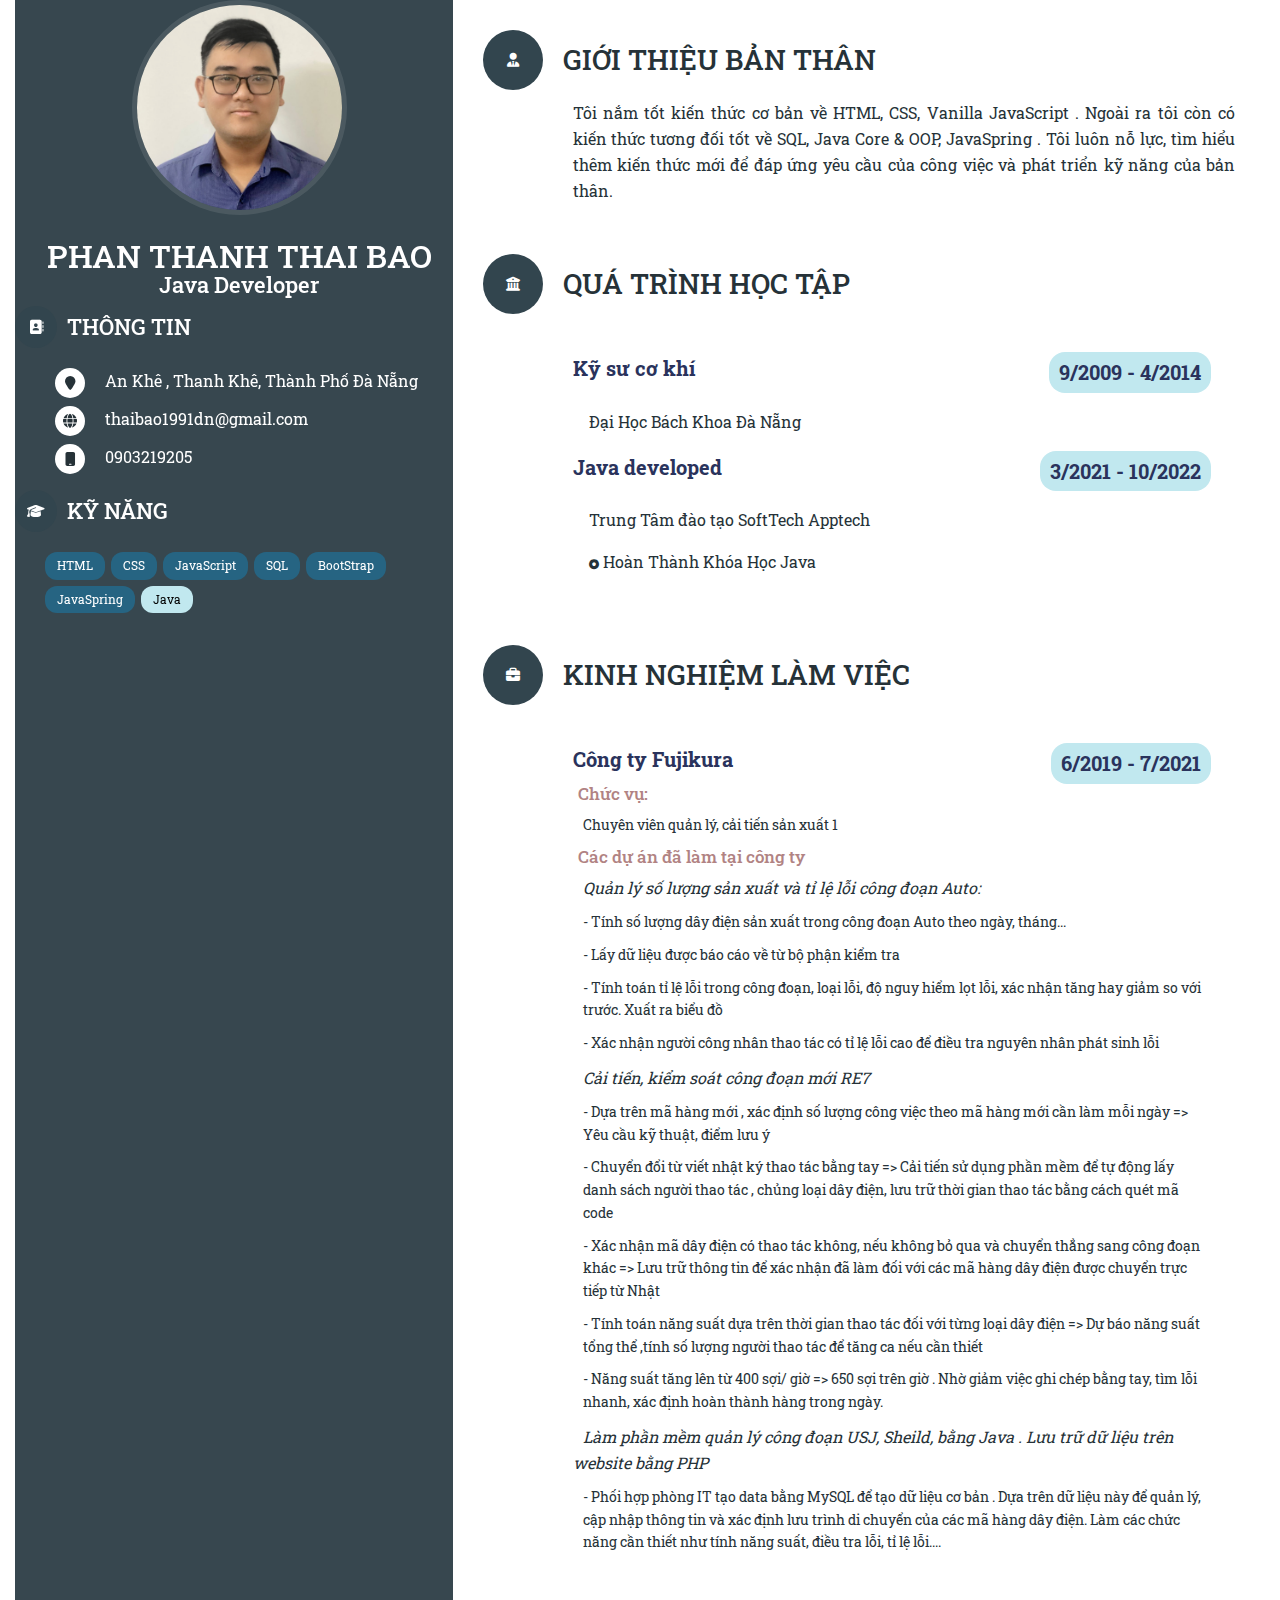
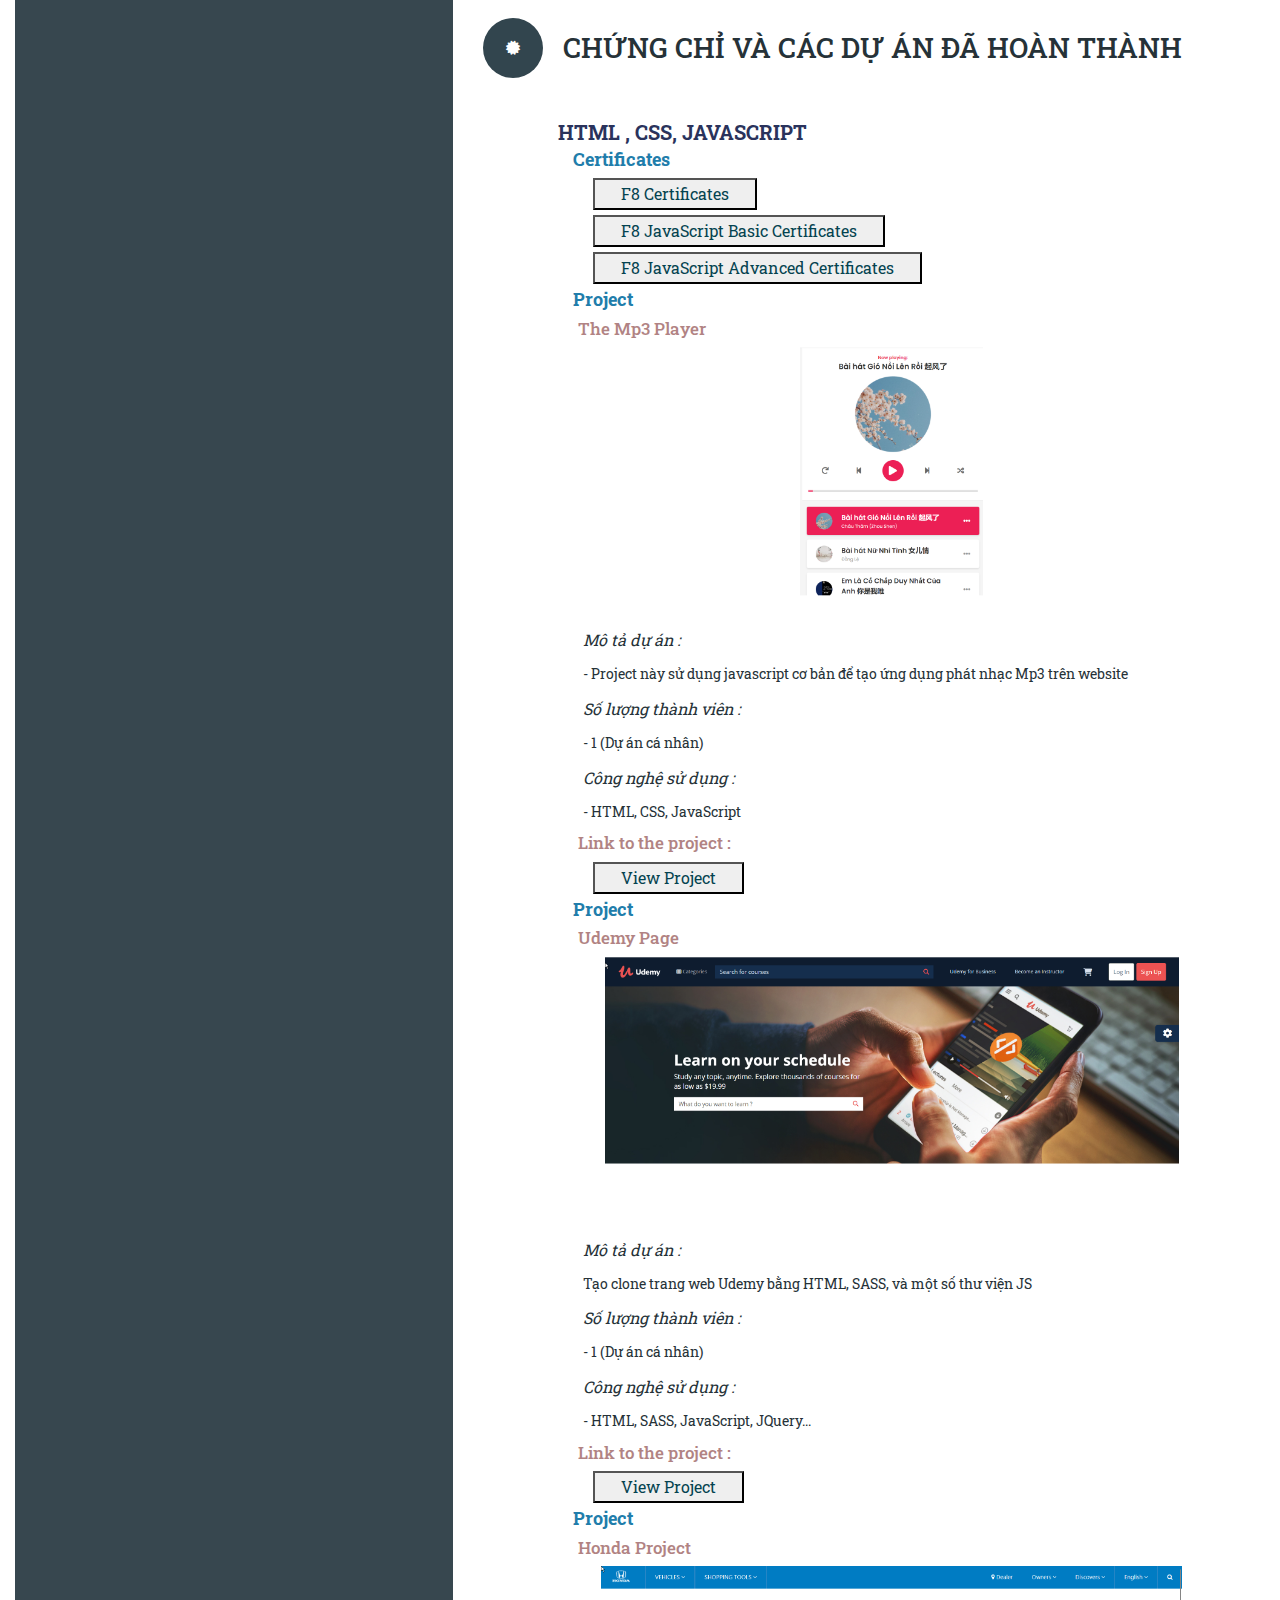
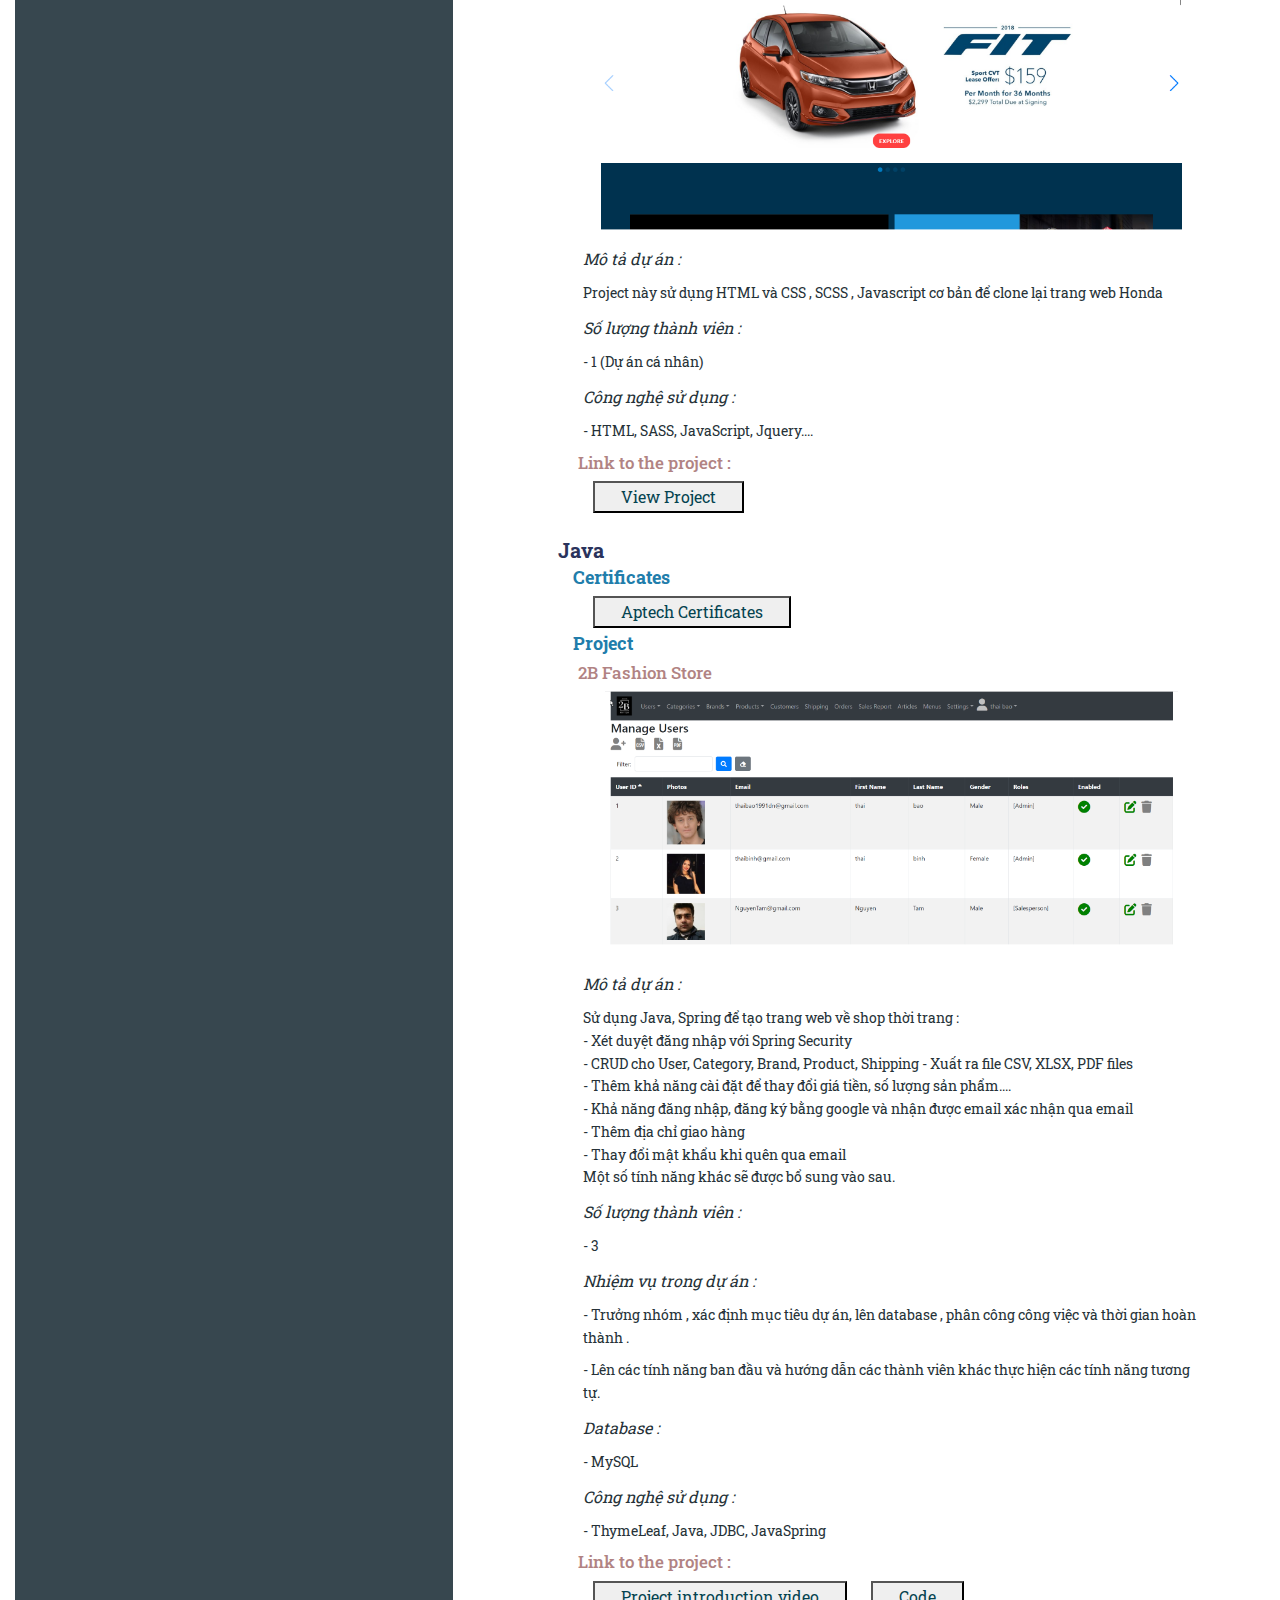
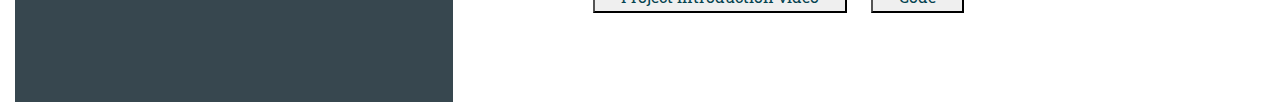
==== commit 84ef3bbb: "Fix chính tả" ====
--- a/Page/ApplyLowCodeVie.html
+++ b/Page/ApplyLowCodeVie.html
@@ -300,7 +300,7 @@
 								<em>Database :</em>
 								<p>- MySQL</p>
 								<em>Công nghệ sử dụng :</em>
-								<p>- ThemLeaft, Java, JavaSpring</p>
+								<p>- ThymeLeaf, Java, JDBC, JavaSpring</p>
 								<h4>Link to the project :</h4>
 								<button>
 									<a target="_blank"
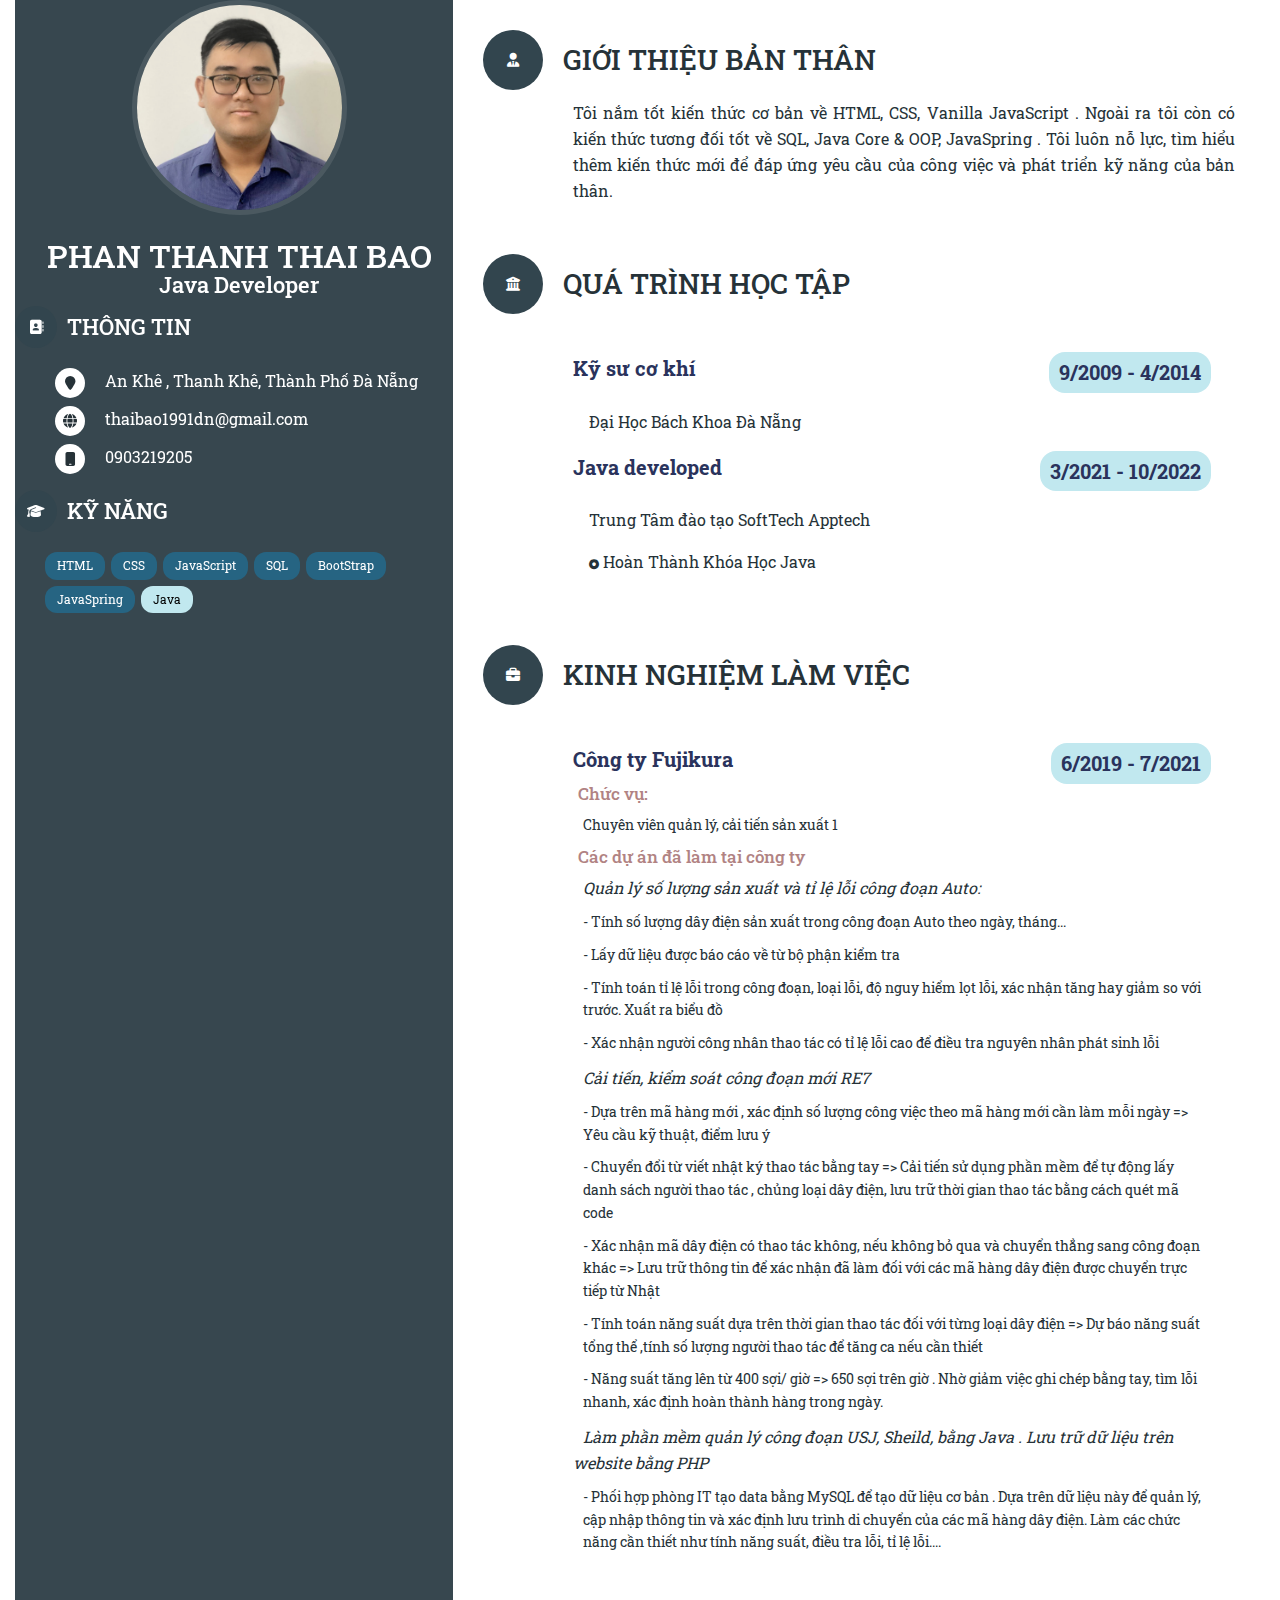
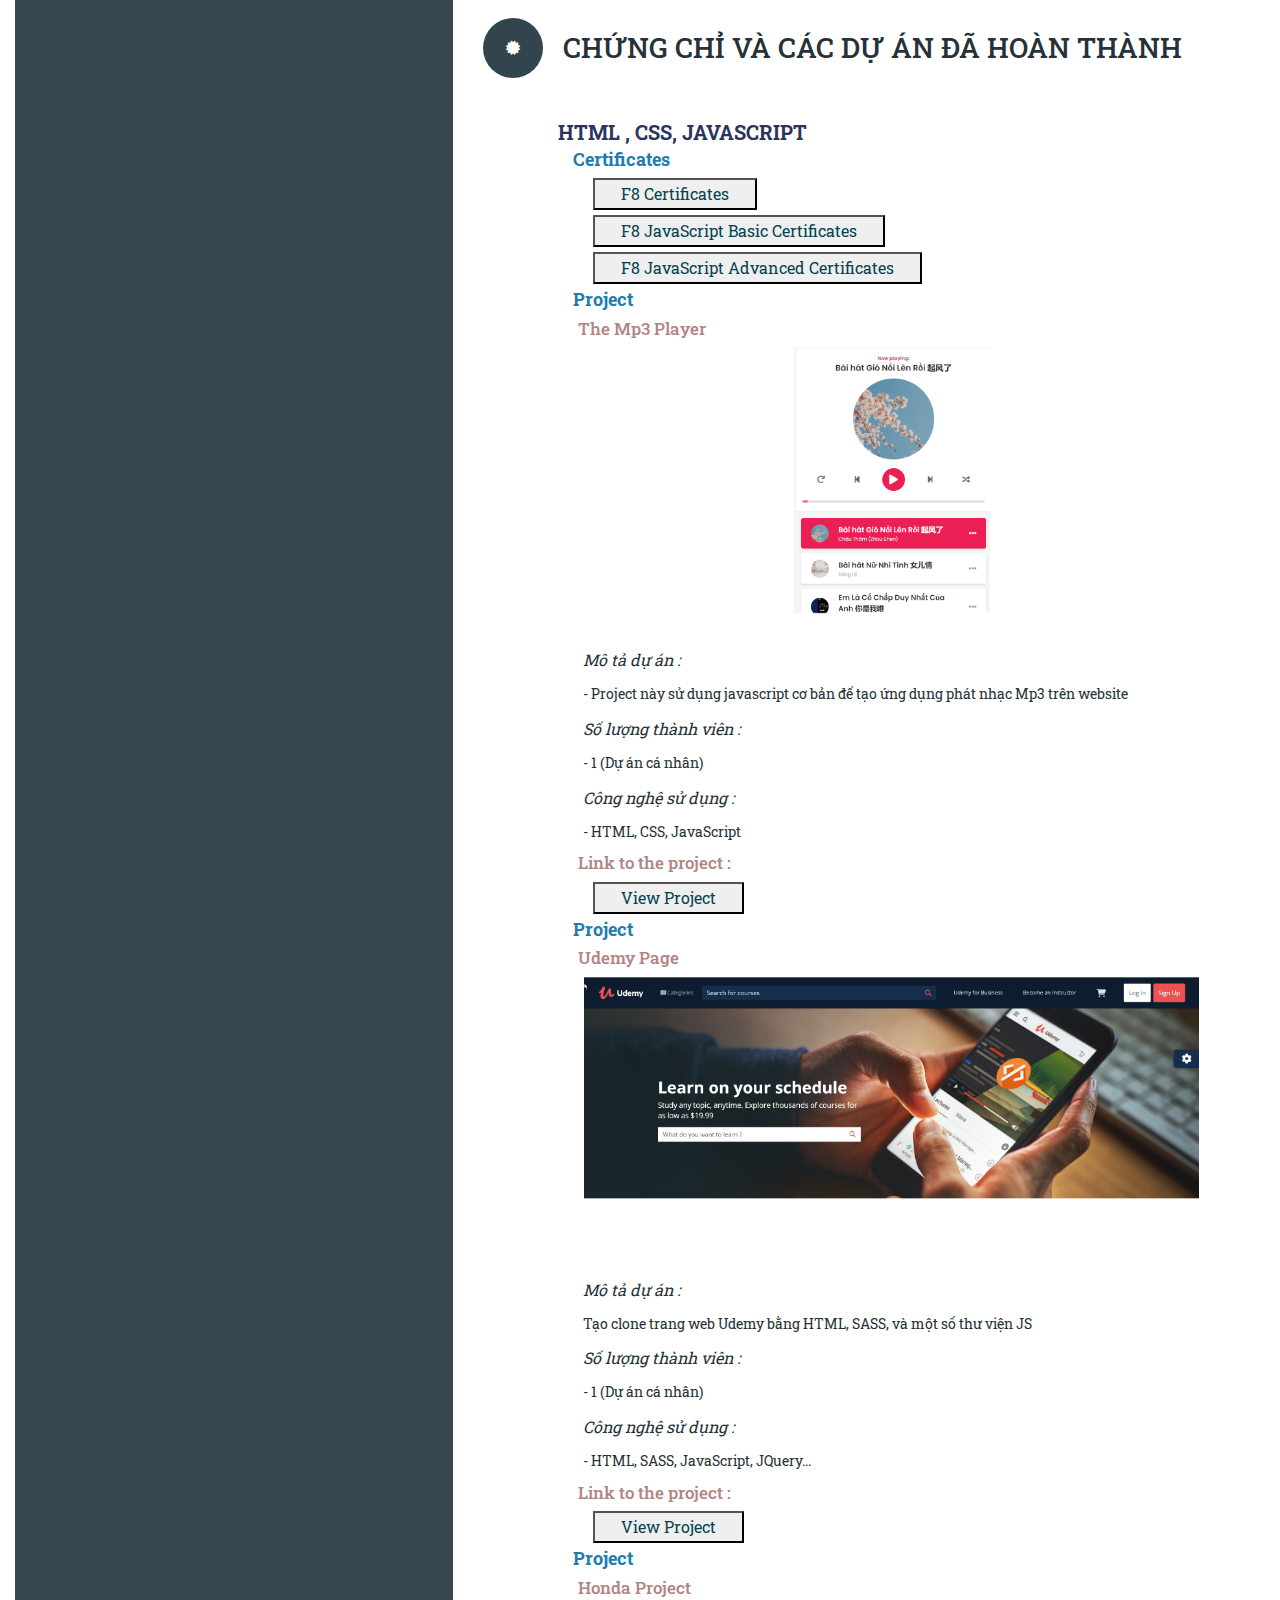
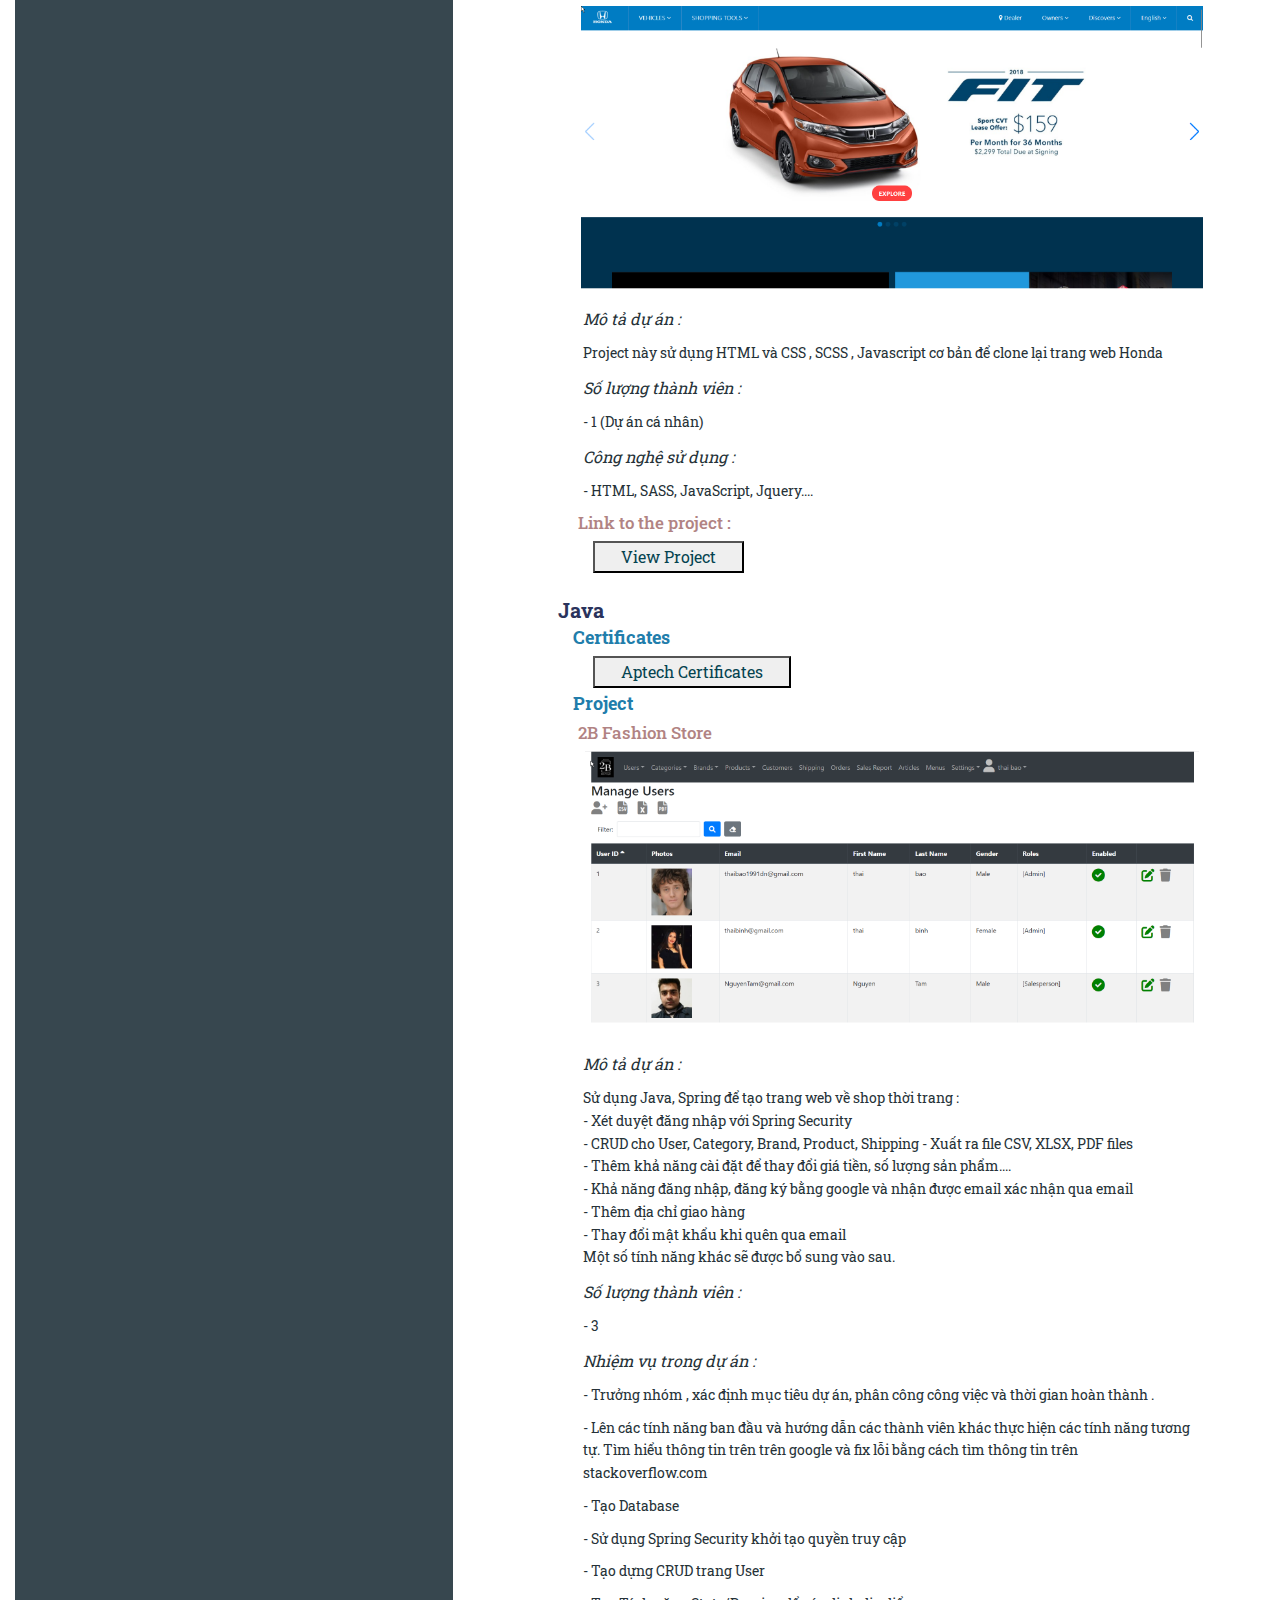
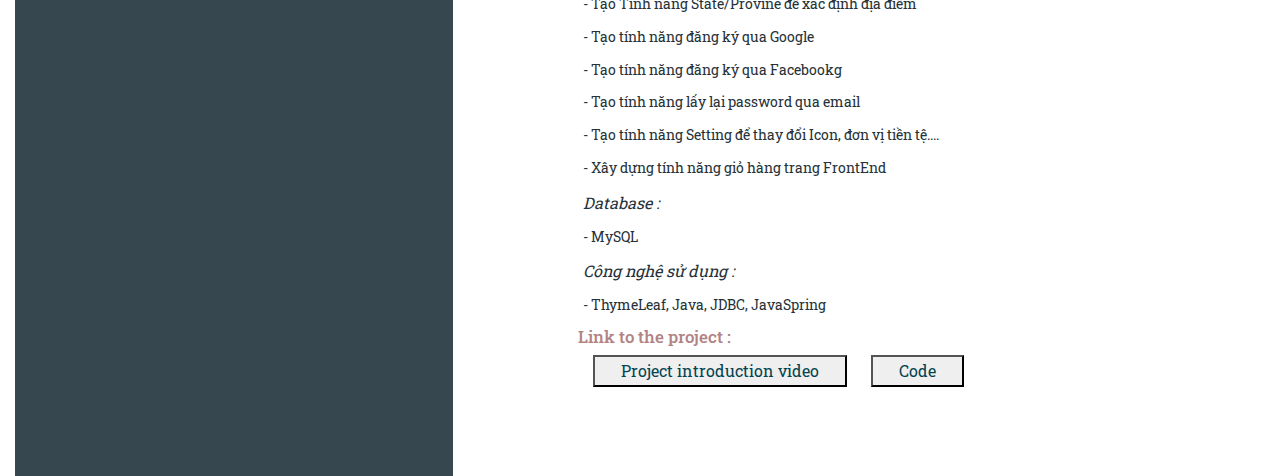
==== commit a501c4a2: "add project javaSpring" ====
--- a/Page/ApplyLowCodeVie.html
+++ b/Page/ApplyLowCodeVie.html
@@ -295,8 +295,17 @@
 								<em>Số lượng thành viên :</em>
 								<p>- 3</p>
 								<em>Nhiệm vụ trong dự án :</em>
-								<p> - Trưởng nhóm , xác định mục tiêu dự án, lên database , phân công công việc và thời gian hoàn thành .</p>
-								<p>- Lên các tính năng ban đầu và hướng dẫn các thành viên khác thực hiện các tính năng tương tự. </p>
+								<p> - Trưởng nhóm , xác định mục tiêu dự án, phân công công việc và thời gian hoàn thành .</p>
+								<p>- Lên các tính năng ban đầu và hướng dẫn các thành viên khác thực hiện các tính năng tương tự. Tìm hiểu thông tin trên trên google và fix lỗi bằng cách tìm thông tin trên stackoverflow.com  </p>
+								<p>- Tạo Database</p>
+								<p>- Sử dụng Spring Security khởi tạo quyền truy cập</p>
+								<p>- Tạo dựng CRUD trang User</p>
+								<p>- Tạo Tính năng State/Provine để xác định địa điểm</p>
+								<p>- Tạo tính năng đăng ký qua Google</p>
+								<p>- Tạo tính năng đăng ký qua Facebookg</p>
+								<p>- Tạo tính năng lấy lại password qua email</p>
+								<p>- Tạo tính năng Setting để thay đổi Icon, đơn vị tiền tệ....</p>
+								<p>- Xây dựng tính năng giỏ hàng trang FrontEnd</p>
 								<em>Database :</em>
 								<p>- MySQL</p>
 								<em>Công nghệ sử dụng :</em>
--- a/assets/css/style.css
+++ b/assets/css/style.css
@@ -282,7 +282,7 @@
 
 .Project__introduct .project_item img{
 	width: 100%;
-	max-height: 280px;
+	max-height: 300px;
 	object-fit: contain;
 }
 
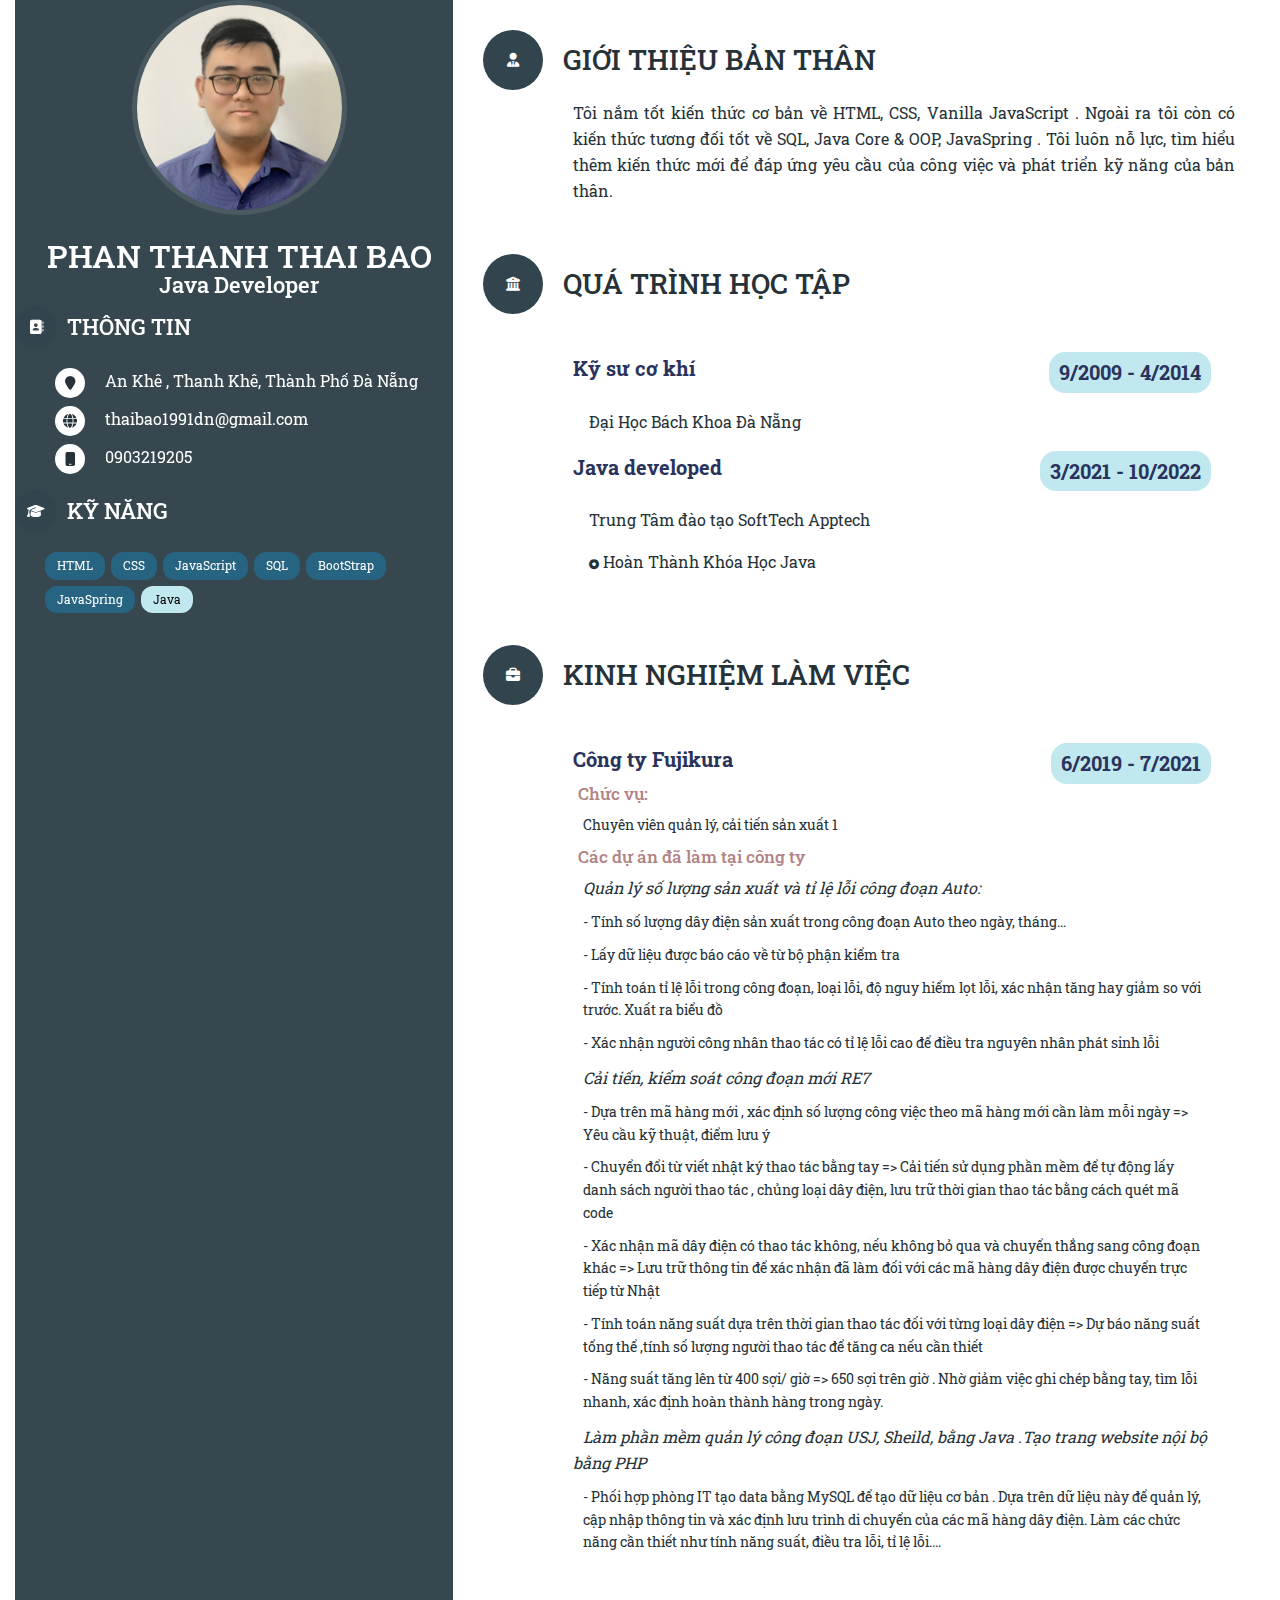
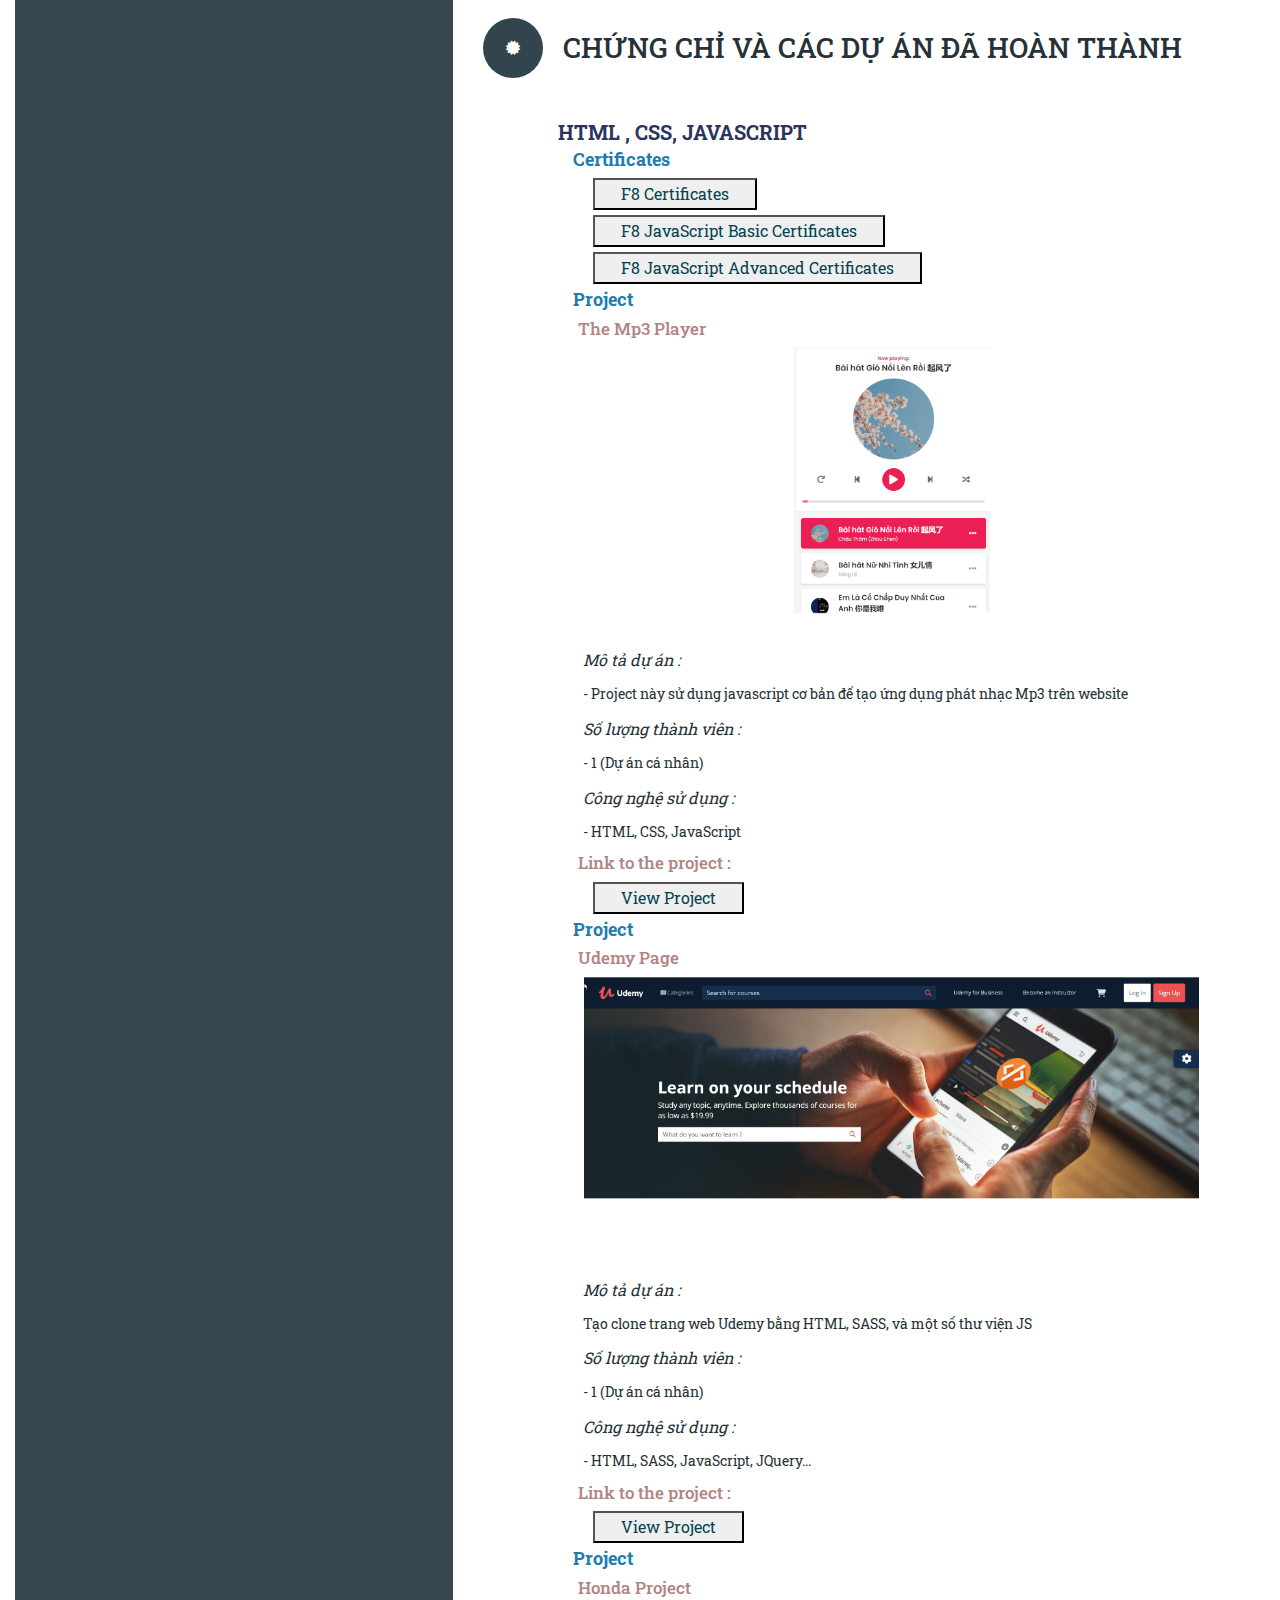
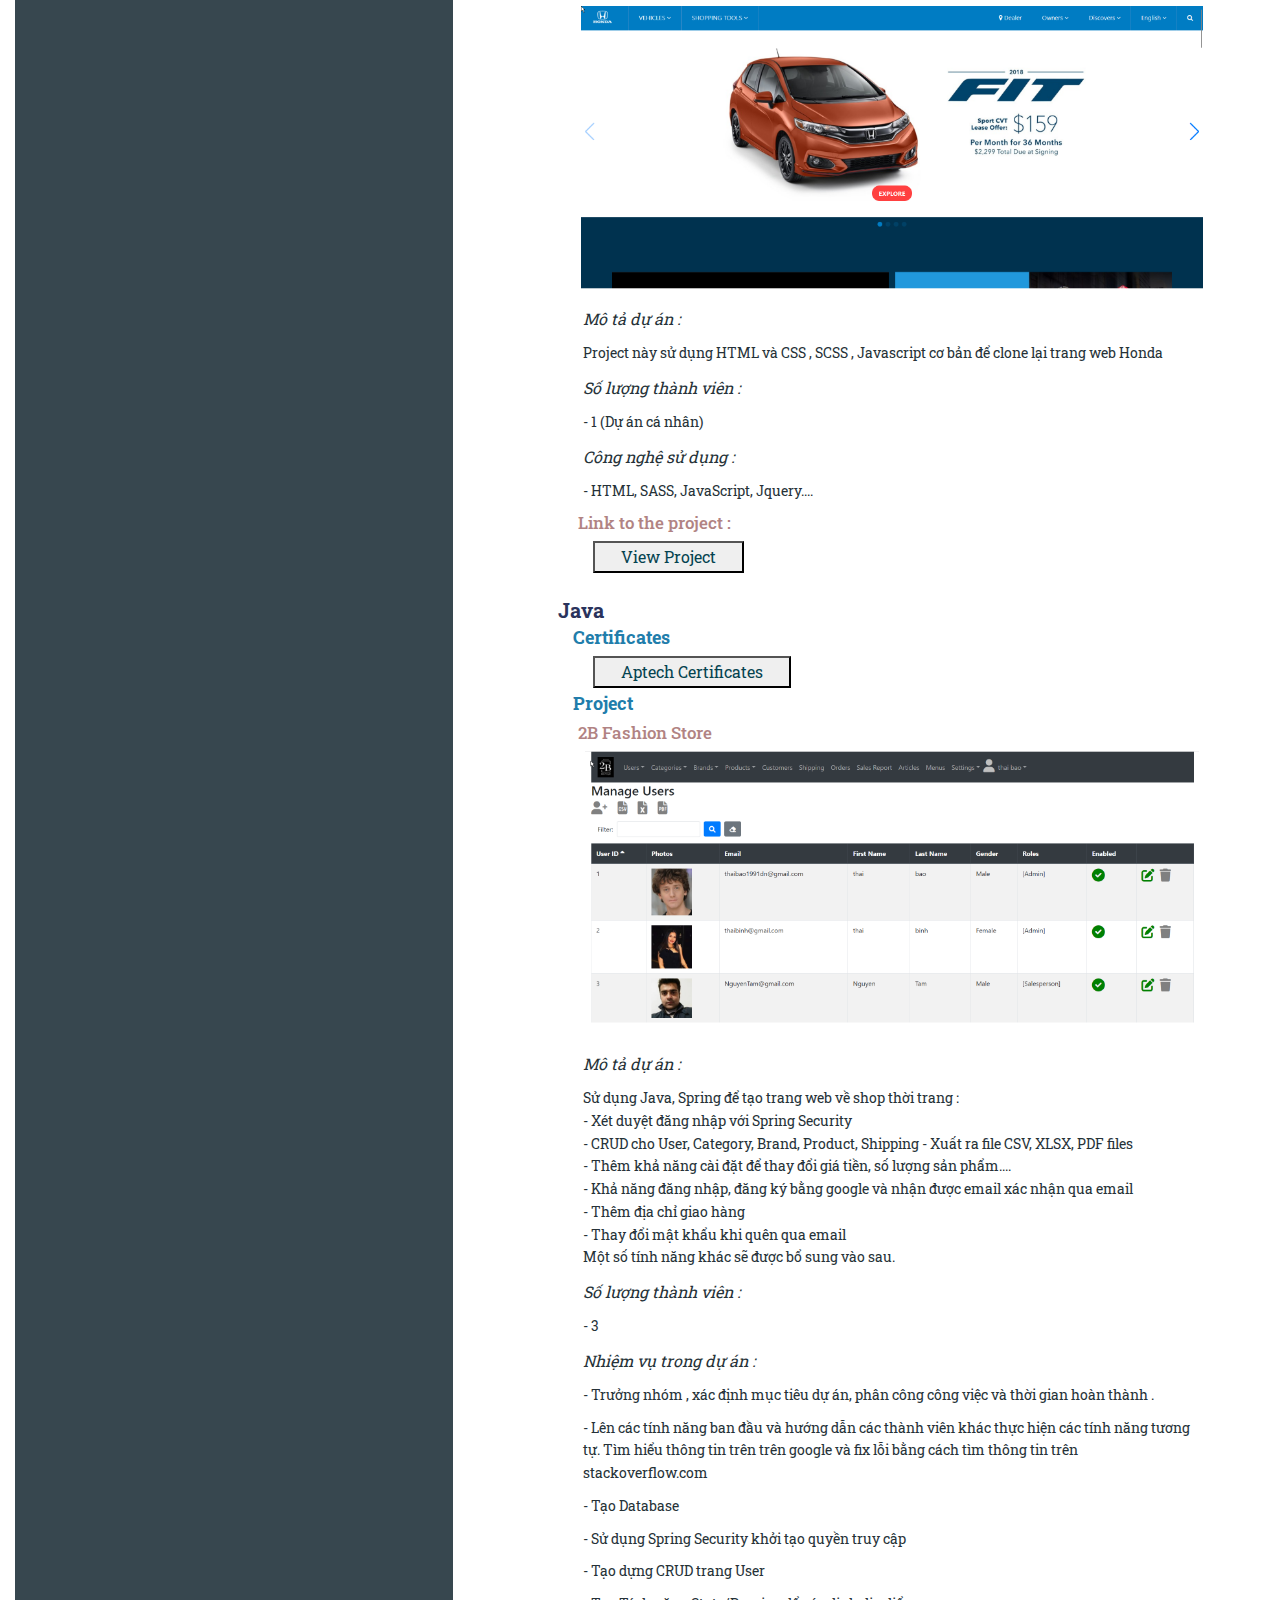
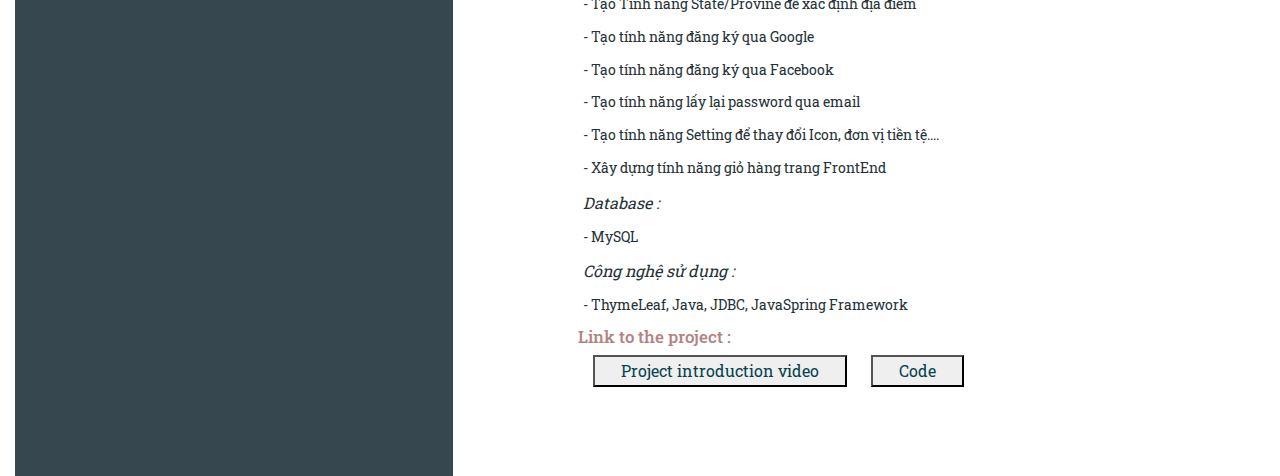
==== commit 93cb0795: "Insert Infomation" ====
--- a/Page/ApplyLowCodeVie.html
+++ b/Page/ApplyLowCodeVie.html
@@ -157,7 +157,7 @@
 									báo năng suất tổng thể ,tính số lượng người thao tác để tăng ca nếu cần thiết</p>
 								<p>- Năng suất tăng lên từ 400 sợi/ giờ => 650 sợi trên giờ . Nhờ giảm việc ghi chép
 									bằng tay, tìm lỗi nhanh, xác định hoàn thành hàng trong ngày.</p>
-								<em>Làm phần mềm quản lý công đoạn USJ, Sheild, bằng Java . Lưu trữ dữ liệu trên website
+								<em>Làm phần mềm quản lý công đoạn USJ, Sheild, bằng Java .Tạo trang website nội bộ 
 									bằng PHP</em>
 								<p>- Phối hợp phòng IT tạo data bằng MySQL để tạo dữ liệu cơ bản . Dựa trên dữ liệu này
 									để quản lý, cập nhập thông tin và xác định lưu trình di chuyển của các mã hàng dây
@@ -302,14 +302,14 @@
 								<p>- Tạo dựng CRUD trang User</p>
 								<p>- Tạo Tính năng State/Provine để xác định địa điểm</p>
 								<p>- Tạo tính năng đăng ký qua Google</p>
-								<p>- Tạo tính năng đăng ký qua Facebookg</p>
+								<p>- Tạo tính năng đăng ký qua Facebook</p>
 								<p>- Tạo tính năng lấy lại password qua email</p>
 								<p>- Tạo tính năng Setting để thay đổi Icon, đơn vị tiền tệ....</p>
 								<p>- Xây dựng tính năng giỏ hàng trang FrontEnd</p>
 								<em>Database :</em>
 								<p>- MySQL</p>
 								<em>Công nghệ sử dụng :</em>
-								<p>- ThymeLeaf, Java, JDBC, JavaSpring</p>
+								<p>- ThymeLeaf, Java, JDBC, JavaSpring Framework</p>
 								<h4>Link to the project :</h4>
 								<button>
 									<a target="_blank"
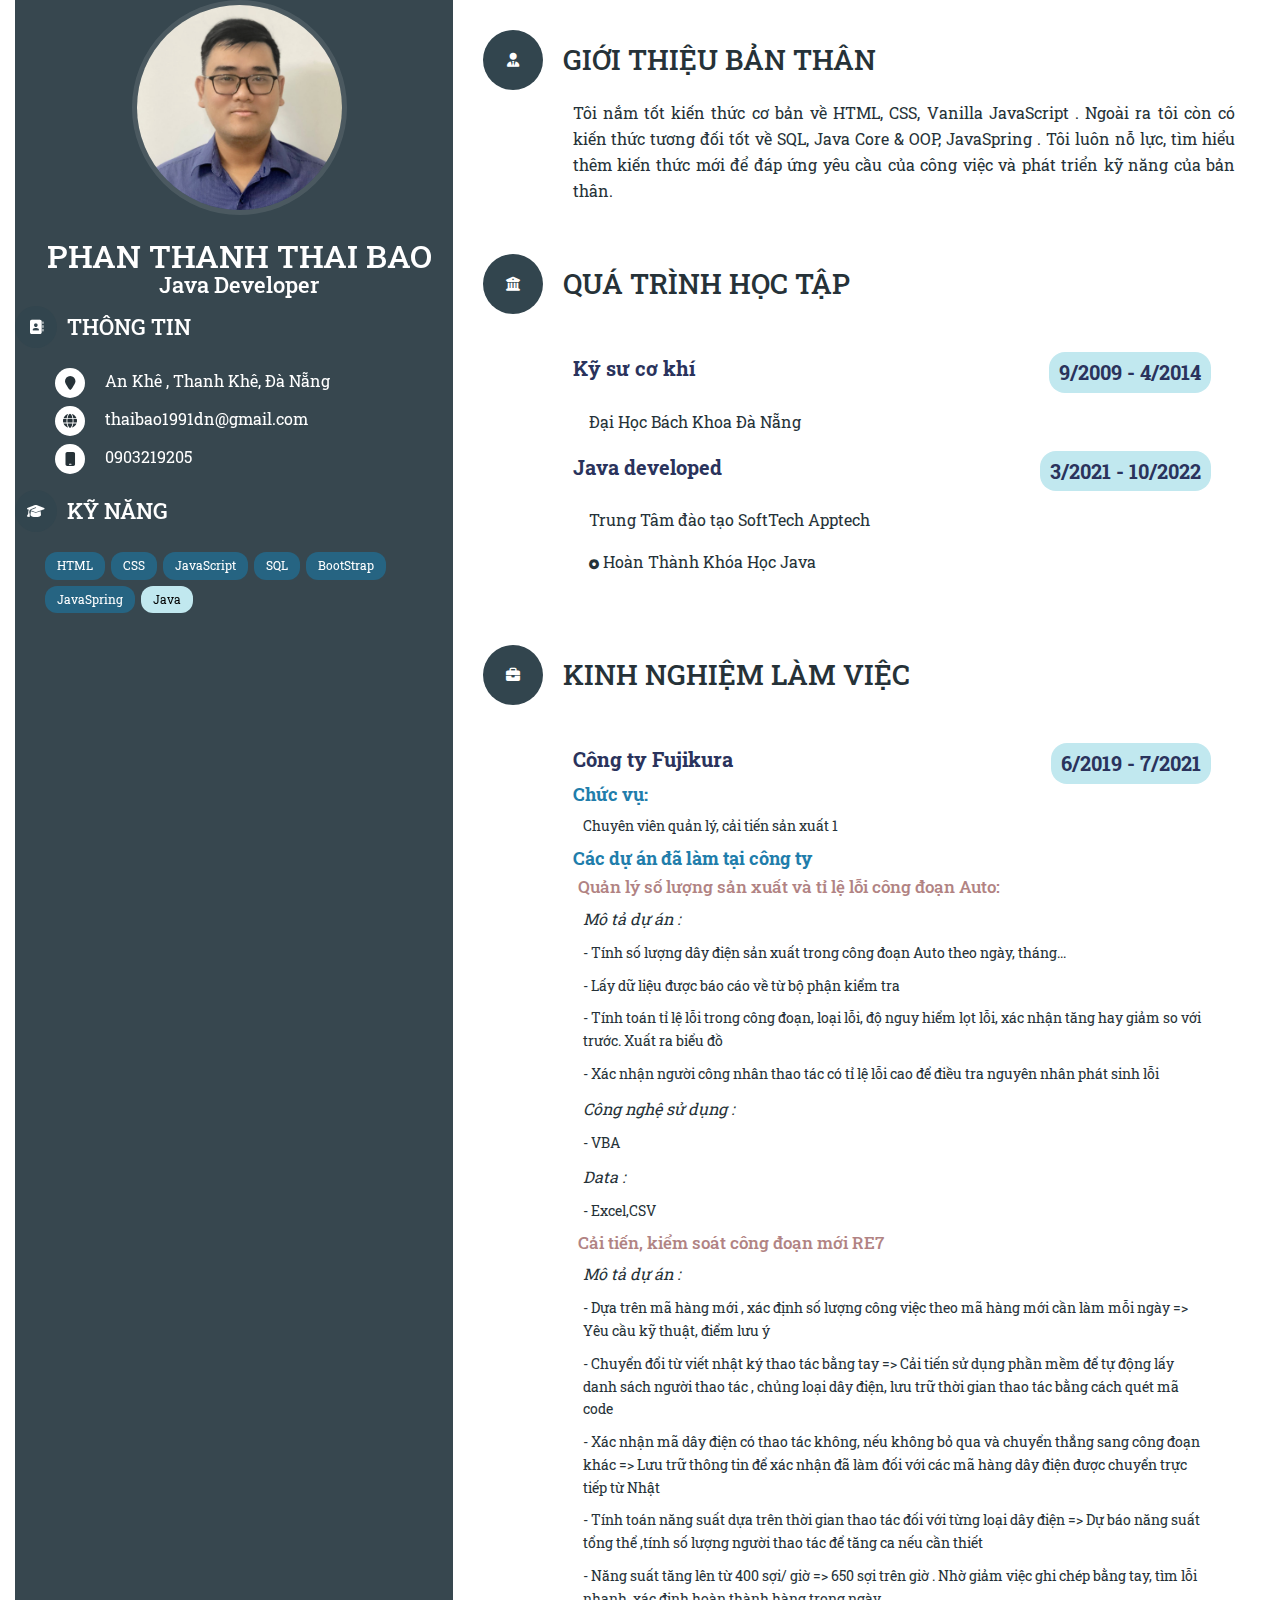
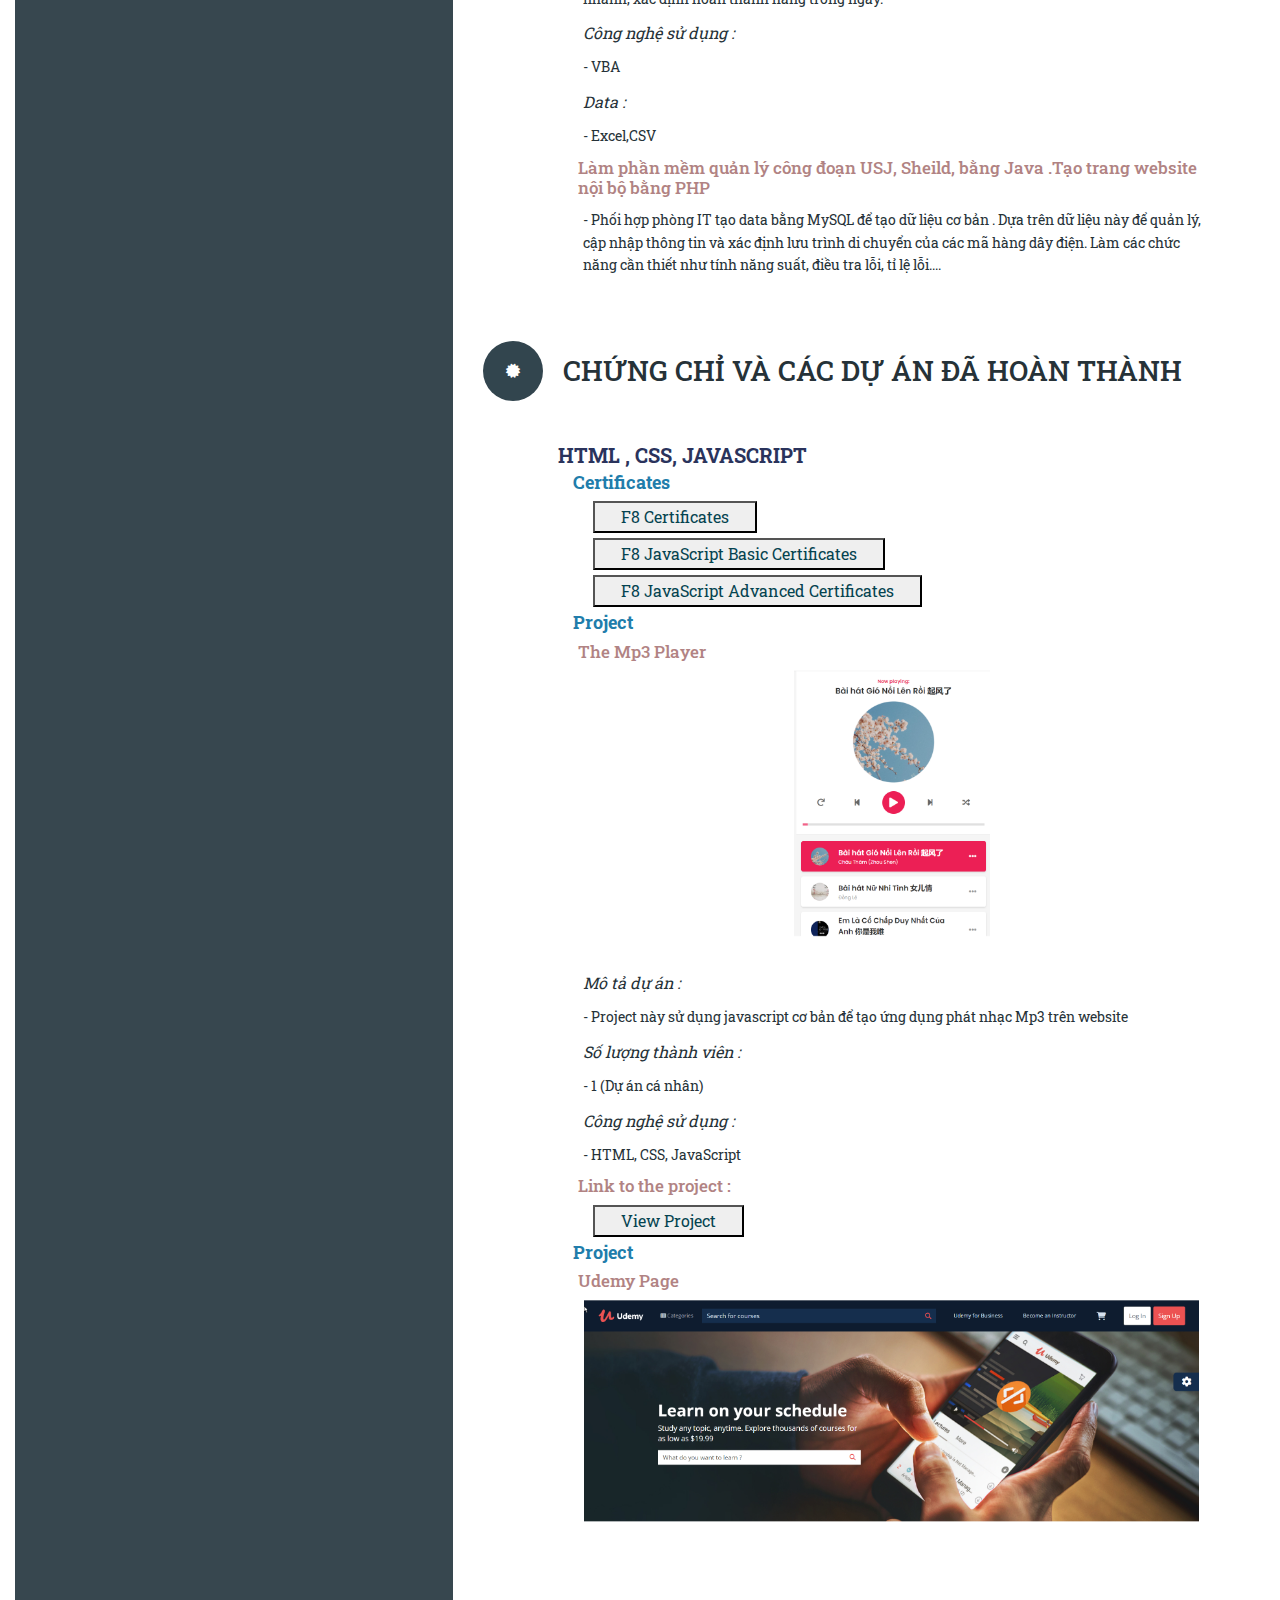
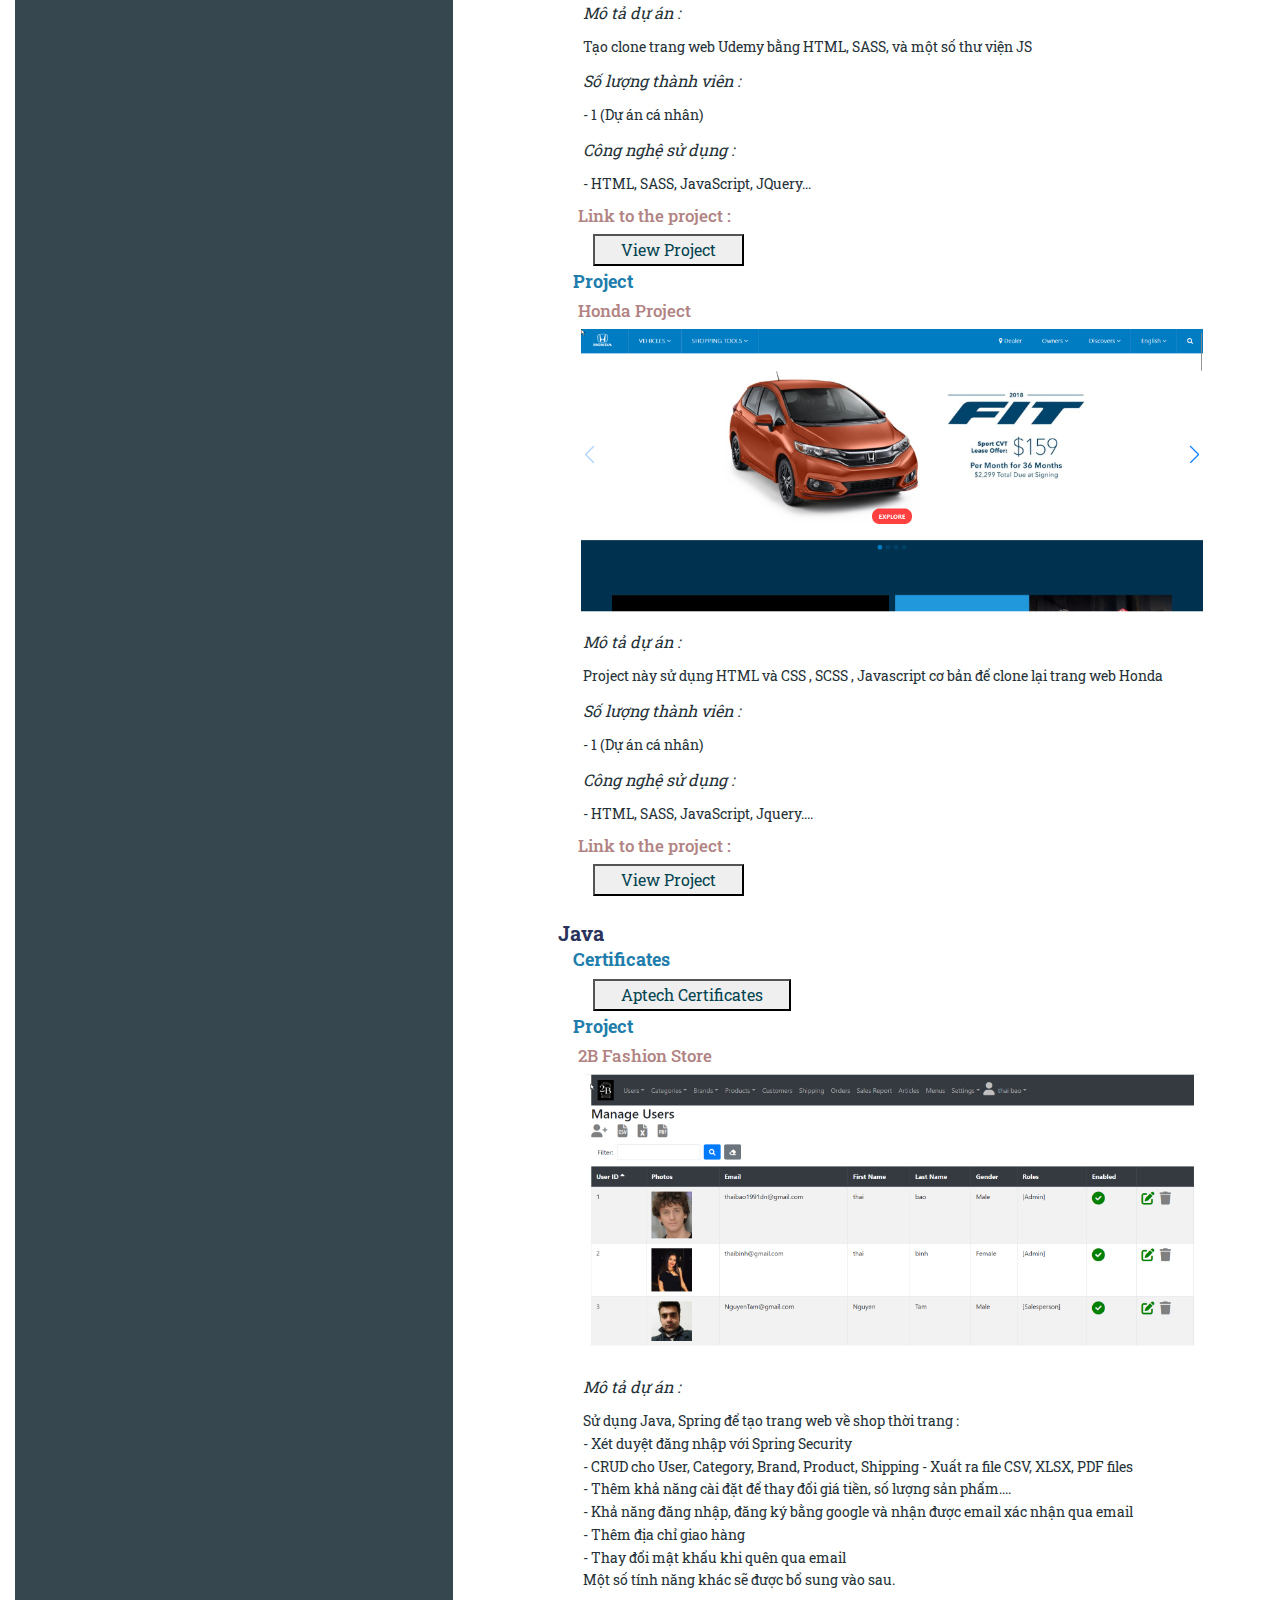
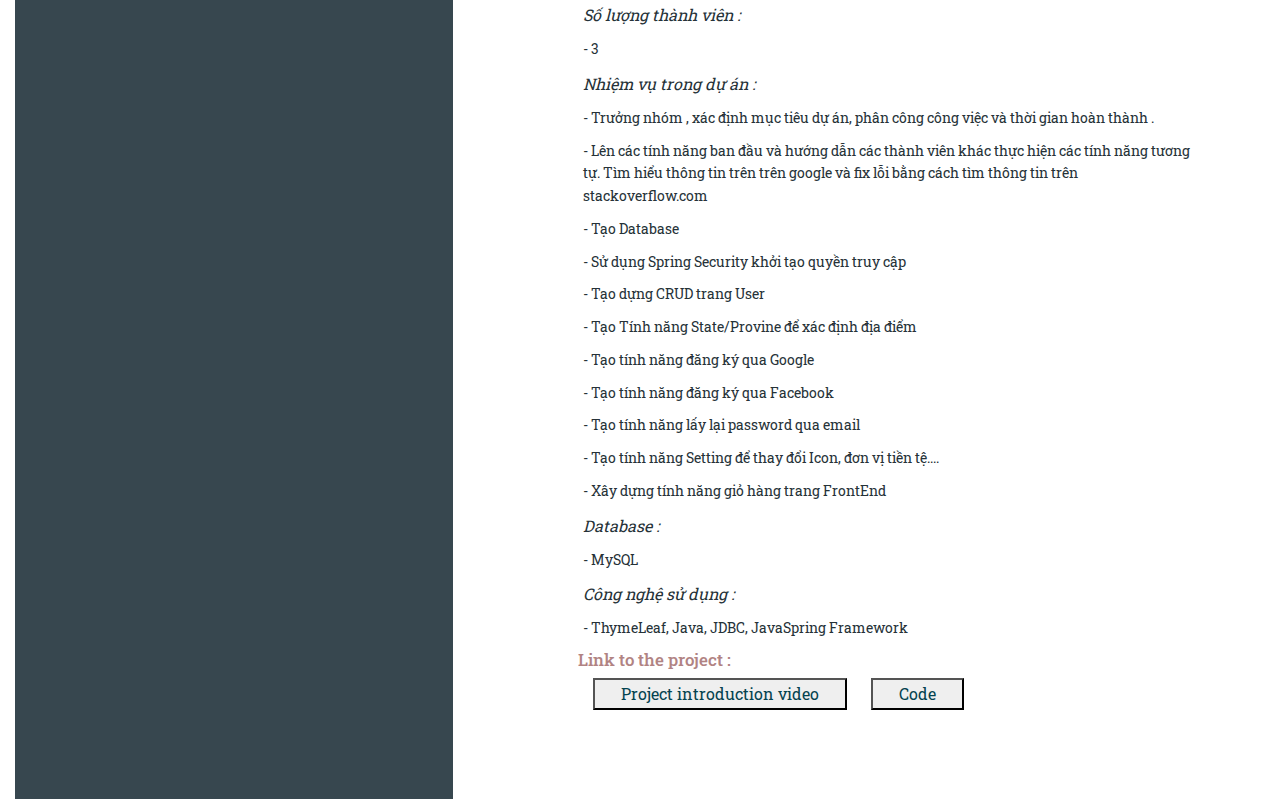
==== commit fbb961eb: "Bổ sung phần liên quan đến VBA" ====
--- a/Page/ApplyLowCodeVie.html
+++ b/Page/ApplyLowCodeVie.html
@@ -44,7 +44,7 @@
 						<ul>
 							<li class="flex">
 								<i class="fa fa-map-marker circle circle--small circle--white"></i>
-								<div>An Khê , Thanh Khê, Thành Phố Đà Nẵng</div>
+								<div>An Khê , Thanh Khê, Đà Nẵng</div>
 							</li>
 							<li class="flex mt-2">
 								<i class="fa fa-globe circle circle--small circle--white"></i>
@@ -133,18 +133,24 @@
 						</div>
 						<div class="Project__introduct">
 							<div class="project_item">
-								<h4>Chức vụ:</h4>
+								<h3>Chức vụ:</h3>
 								<p>Chuyên viên quản lý, cải tiến sản xuất 1</p>
 
-								<h4>Các dự án đã làm tại công ty</h4>
-								<em>Quản lý số lượng sản xuất và tỉ lệ lỗi công đoạn Auto:</em>
+								<h3>Các dự án đã làm tại công ty</h3>
+								<h4>Quản lý số lượng sản xuất và tỉ lệ lỗi công đoạn Auto:</h4>
+								<em>Mô tả dự án :</em>
 								<p>- Tính số lượng dây điện sản xuất trong công đoạn Auto theo ngày, tháng...</p>
 								<p>- Lấy dữ liệu được báo cáo về từ bộ phận kiểm tra</p>
 								<p>- Tính toán tỉ lệ lỗi trong công đoạn, loại lỗi, độ nguy hiểm lọt lỗi, xác nhận tăng
 									hay giảm so với trước. Xuất ra biểu đồ</p>
 								<p>- Xác nhận người công nhân thao tác có tỉ lệ lỗi cao để điều tra nguyên nhân phát
 									sinh lỗi</p>
-								<em>Cải tiến, kiểm soát công đoạn mới RE7</em>
+								<em>Công nghệ sử dụng : </em>
+								<p>- VBA</p>
+								<em>Data :</em>
+								<p>- Excel,CSV</p>
+								<h4>Cải tiến, kiểm soát công đoạn mới RE7</h4>
+								<em>Mô tả dự án :</em>
 								<p>- Dựa trên mã hàng mới , xác định số lượng công việc theo mã hàng mới cần làm mỗi
 									ngày => Yêu cầu kỹ thuật, điểm lưu ý</p>
 								<p>- Chuyển đổi từ viết nhật ký thao tác bằng tay => Cải tiến sử dụng phần mềm để tự
@@ -157,8 +163,12 @@
 									báo năng suất tổng thể ,tính số lượng người thao tác để tăng ca nếu cần thiết</p>
 								<p>- Năng suất tăng lên từ 400 sợi/ giờ => 650 sợi trên giờ . Nhờ giảm việc ghi chép
 									bằng tay, tìm lỗi nhanh, xác định hoàn thành hàng trong ngày.</p>
-								<em>Làm phần mềm quản lý công đoạn USJ, Sheild, bằng Java .Tạo trang website nội bộ 
-									bằng PHP</em>
+								<em>Công nghệ sử dụng : </em>
+								<p>- VBA</p>
+								<em>Data :</em>
+								<p>- Excel,CSV</p>
+								<h4>Làm phần mềm quản lý công đoạn USJ, Sheild, bằng Java .Tạo trang website nội bộ
+									bằng PHP</h4>
 								<p>- Phối hợp phòng IT tạo data bằng MySQL để tạo dữ liệu cơ bản . Dựa trên dữ liệu này
 									để quản lý, cập nhập thông tin và xác định lưu trình di chuyển của các mã hàng dây
 									điện. Làm các chức năng cần thiết như tính năng suất, điều tra lỗi, tỉ lệ lỗi....
@@ -295,8 +305,11 @@
 								<em>Số lượng thành viên :</em>
 								<p>- 3</p>
 								<em>Nhiệm vụ trong dự án :</em>
-								<p> - Trưởng nhóm , xác định mục tiêu dự án, phân công công việc và thời gian hoàn thành .</p>
-								<p>- Lên các tính năng ban đầu và hướng dẫn các thành viên khác thực hiện các tính năng tương tự. Tìm hiểu thông tin trên trên google và fix lỗi bằng cách tìm thông tin trên stackoverflow.com  </p>
+								<p> - Trưởng nhóm , xác định mục tiêu dự án, phân công công việc và thời gian hoàn thành
+									.</p>
+								<p>- Lên các tính năng ban đầu và hướng dẫn các thành viên khác thực hiện các tính năng
+									tương tự. Tìm hiểu thông tin trên trên google và fix lỗi bằng cách tìm thông tin
+									trên stackoverflow.com </p>
 								<p>- Tạo Database</p>
 								<p>- Sử dụng Spring Security khởi tạo quyền truy cập</p>
 								<p>- Tạo dựng CRUD trang User</p>
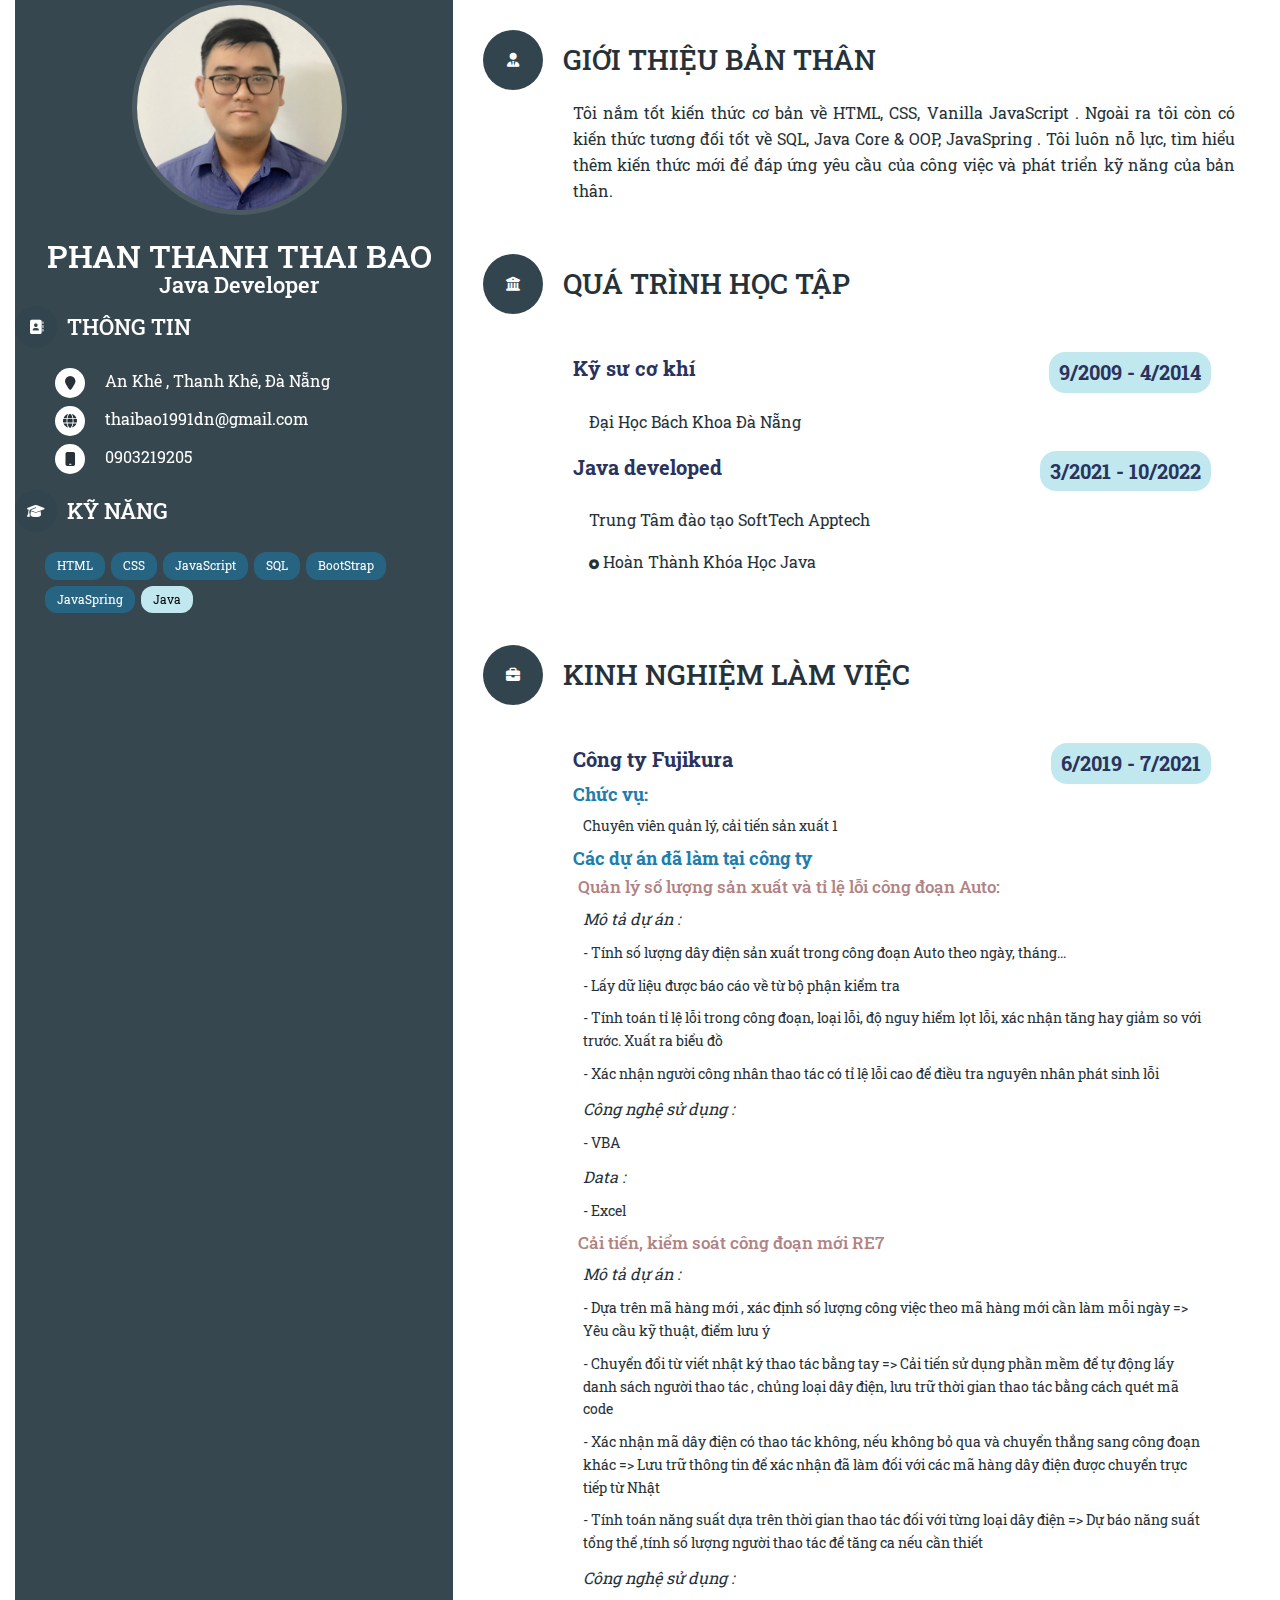
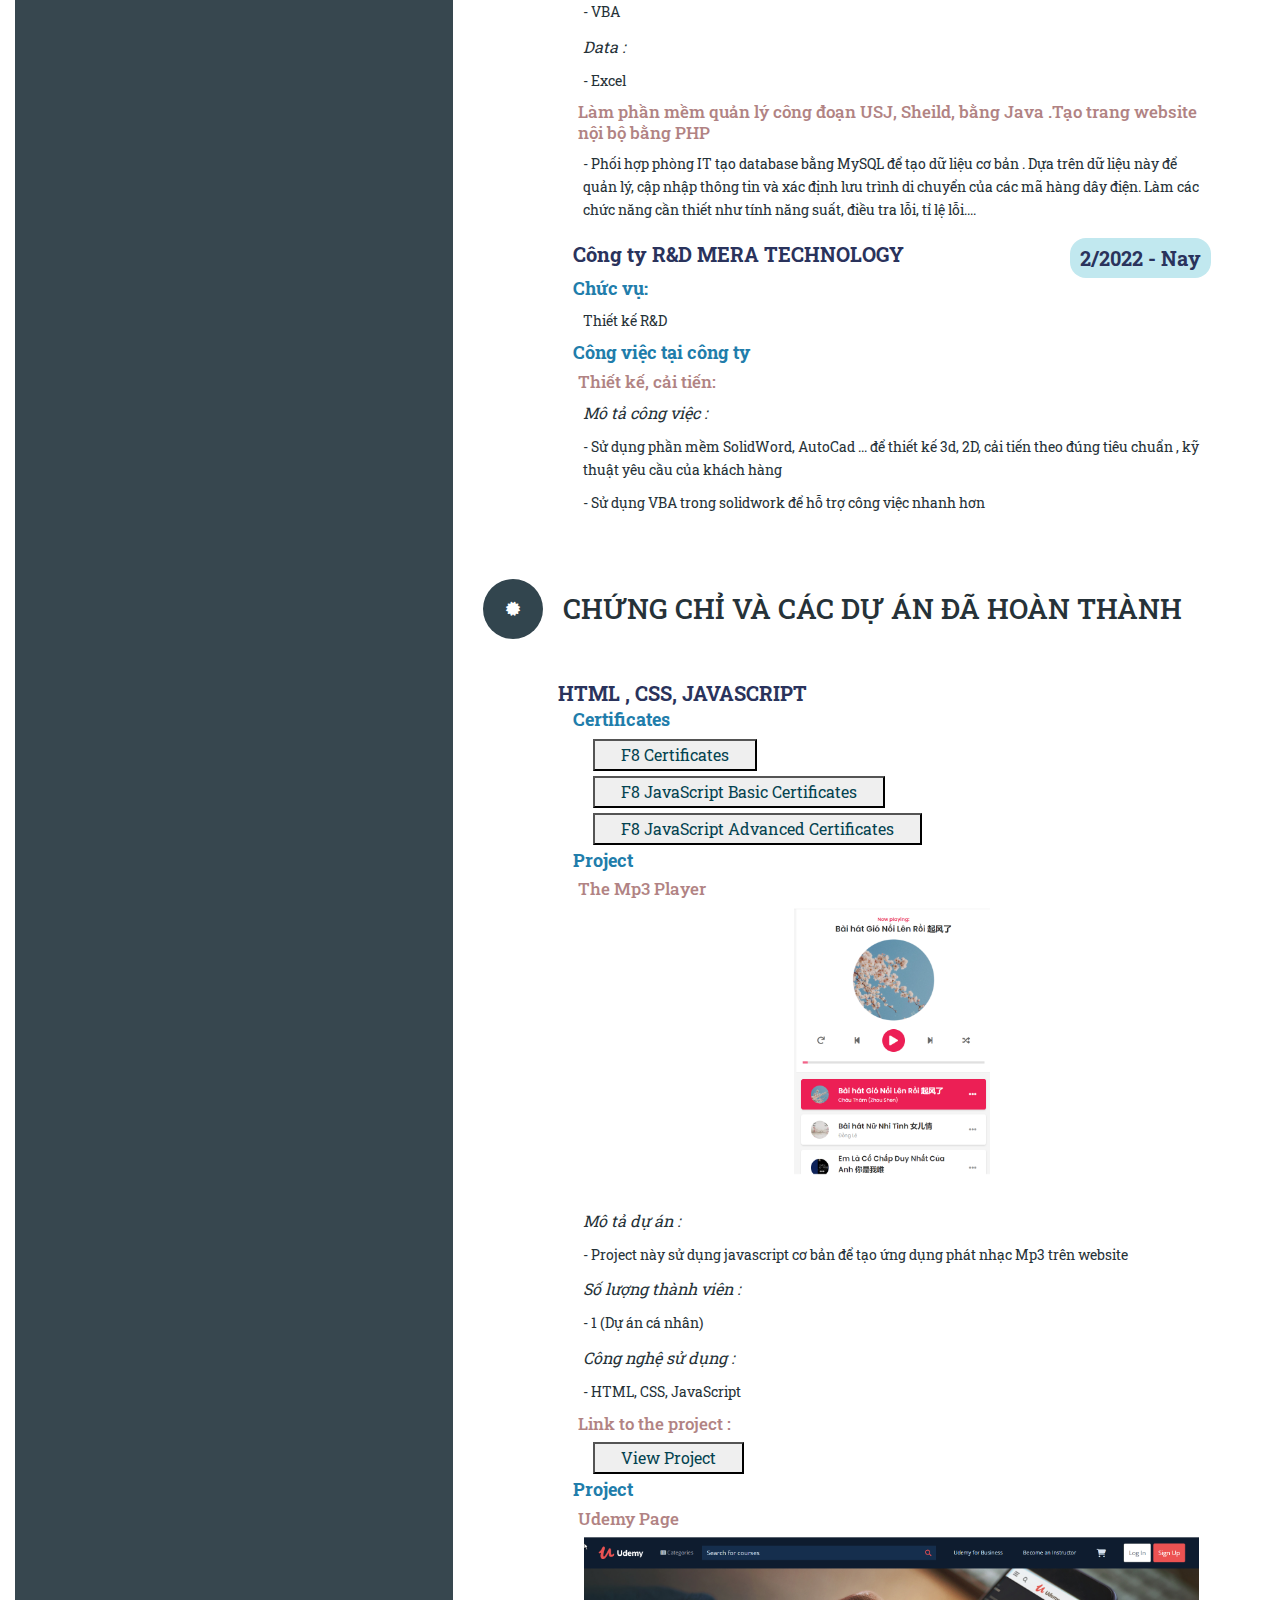
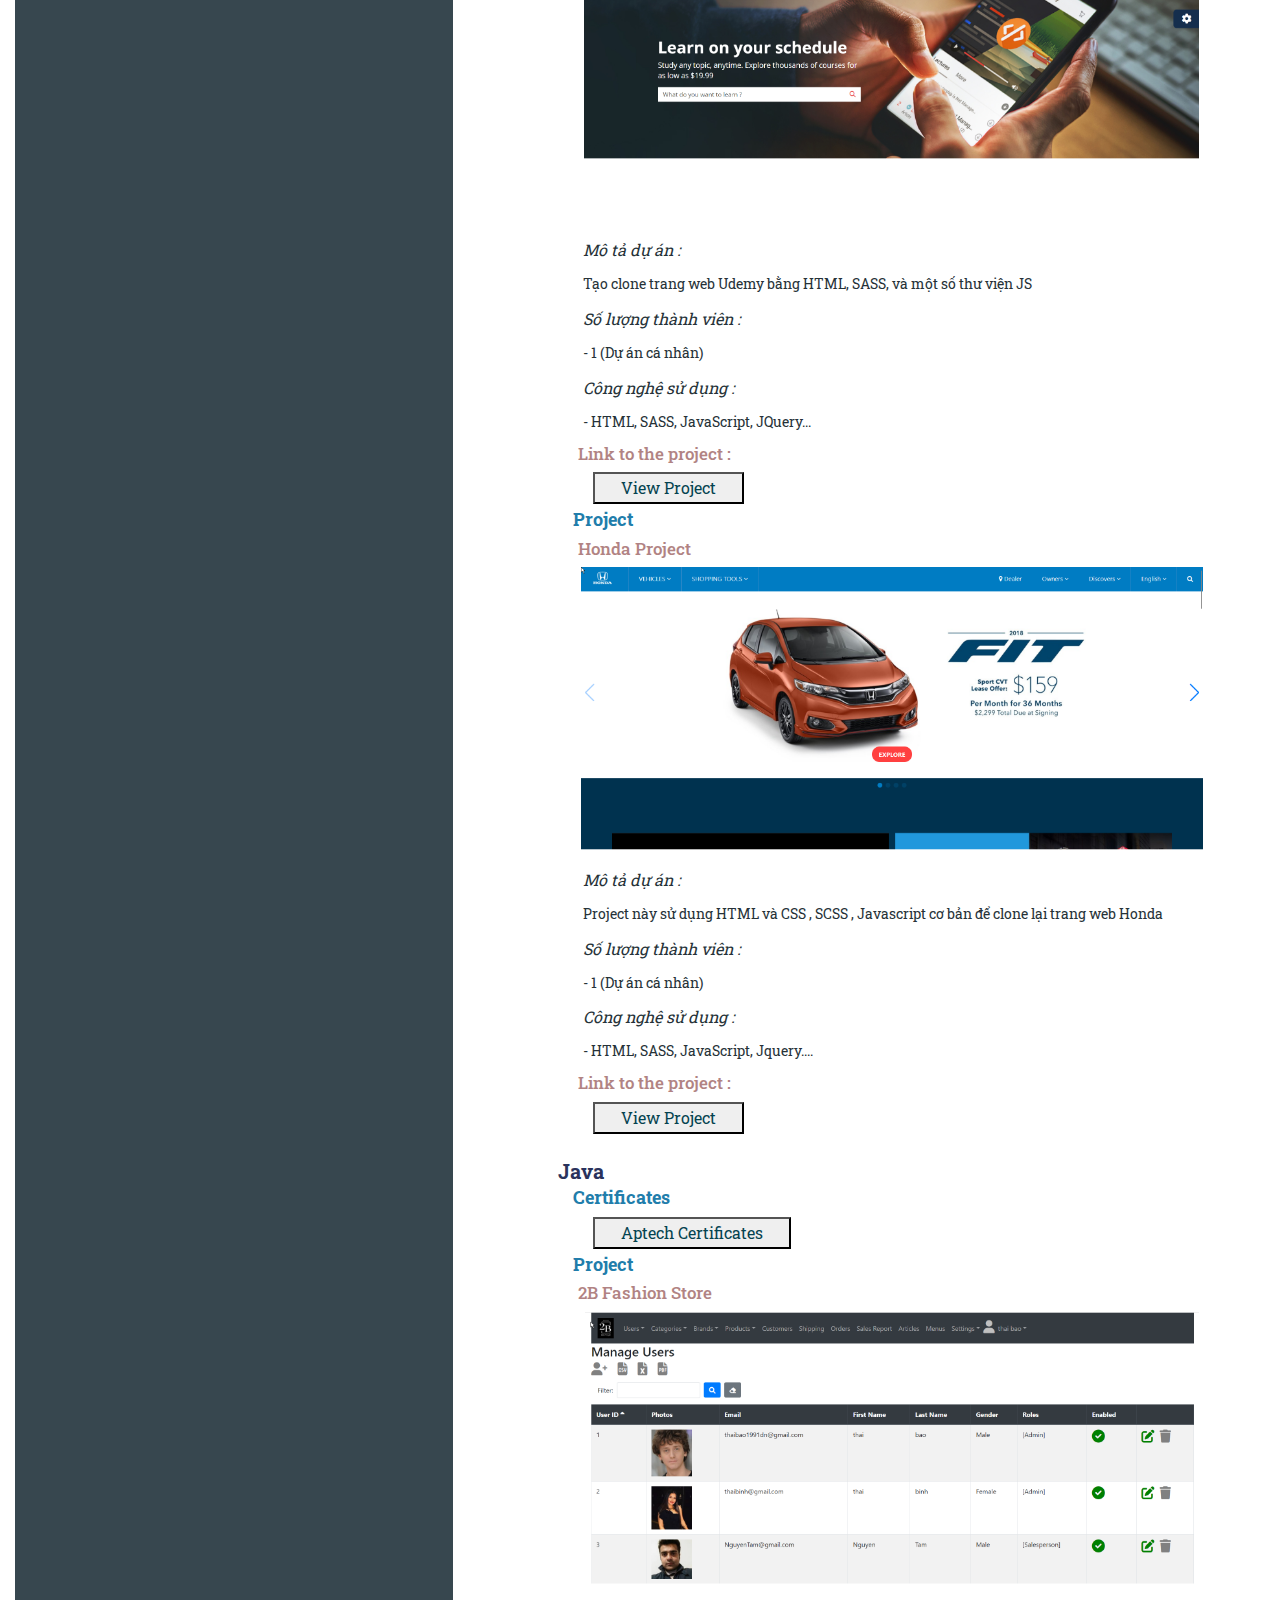
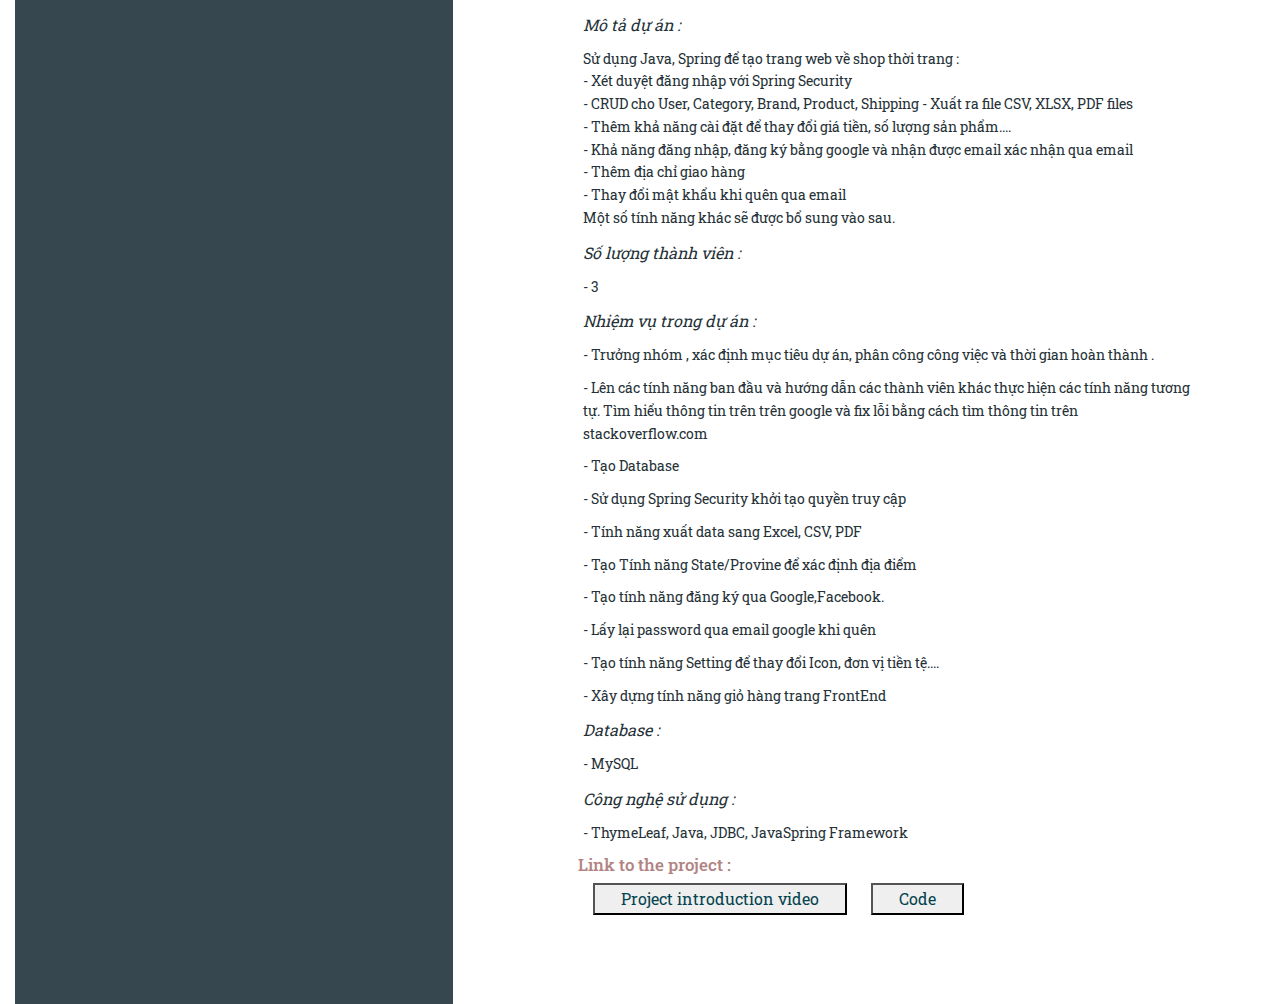
==== commit e61fa160: "Add now job" ====
--- a/Page/ApplyLowCodeVie.html
+++ b/Page/ApplyLowCodeVie.html
@@ -129,7 +129,6 @@
 						<div class="row education-title">
 							<div class="col-7">Công ty Fujikura</div>
 							<div class="col-5 education-year"><span class="year">6/2019 - 7/2021</span></div>
-
 						</div>
 						<div class="Project__introduct">
 							<div class="project_item">
@@ -148,7 +147,7 @@
 								<em>Công nghệ sử dụng : </em>
 								<p>- VBA</p>
 								<em>Data :</em>
-								<p>- Excel,CSV</p>
+								<p>- Excel</p>
 								<h4>Cải tiến, kiểm soát công đoạn mới RE7</h4>
 								<em>Mô tả dự án :</em>
 								<p>- Dựa trên mã hàng mới , xác định số lượng công việc theo mã hàng mới cần làm mỗi
@@ -161,18 +160,36 @@
 									chuyển trực tiếp từ Nhật </p>
 								<p>- Tính toán năng suất dựa trên thời gian thao tác đối với từng loại dây điện => Dự
 									báo năng suất tổng thể ,tính số lượng người thao tác để tăng ca nếu cần thiết</p>
-								<p>- Năng suất tăng lên từ 400 sợi/ giờ => 650 sợi trên giờ . Nhờ giảm việc ghi chép
-									bằng tay, tìm lỗi nhanh, xác định hoàn thành hàng trong ngày.</p>
 								<em>Công nghệ sử dụng : </em>
 								<p>- VBA</p>
 								<em>Data :</em>
-								<p>- Excel,CSV</p>
+								<p>- Excel</p>
 								<h4>Làm phần mềm quản lý công đoạn USJ, Sheild, bằng Java .Tạo trang website nội bộ
 									bằng PHP</h4>
-								<p>- Phối hợp phòng IT tạo data bằng MySQL để tạo dữ liệu cơ bản . Dựa trên dữ liệu này
+								<p>- Phối hợp phòng IT tạo database bằng MySQL để tạo dữ liệu cơ bản . Dựa trên dữ liệu này
 									để quản lý, cập nhập thông tin và xác định lưu trình di chuyển của các mã hàng dây
 									điện. Làm các chức năng cần thiết như tính năng suất, điều tra lỗi, tỉ lệ lỗi....
 								</p>
+
+							</div>
+
+						</div>
+					</div>
+
+					<div class="education-content">
+						<div class="row education-title">
+							<div class="col-7">Công ty R&D MERA TECHNOLOGY</div>
+							<div class="col-5 education-year"><span class="year">2/2022 - Nay</span></div>
+						</div>
+						<div class="Project__introduct">
+							<div class="project_item">
+								<h3>Chức vụ:</h3>
+								<p>Thiết kế R&D </p>
+								<h3>Công việc tại công ty</h3>
+								<h4>Thiết kế, cải tiến:</h4>
+								<em>Mô tả công việc :</em>
+								<p>- Sử dụng phần mềm SolidWord, AutoCad ... để thiết kế 3d, 2D, cải tiến theo đúng tiêu chuẩn , kỹ thuật yêu cầu của khách hàng</p>
+								<p>- Sử dụng VBA trong solidwork để hỗ trợ công việc nhanh hơn</p>
 
 							</div>
 
@@ -312,11 +329,10 @@
 									trên stackoverflow.com </p>
 								<p>- Tạo Database</p>
 								<p>- Sử dụng Spring Security khởi tạo quyền truy cập</p>
-								<p>- Tạo dựng CRUD trang User</p>
-								<p>- Tạo Tính năng State/Provine để xác định địa điểm</p>
-								<p>- Tạo tính năng đăng ký qua Google</p>
-								<p>- Tạo tính năng đăng ký qua Facebook</p>
-								<p>- Tạo tính năng lấy lại password qua email</p>
+								<p>- Tính năng xuất data sang Excel, CSV, PDF</p>
+								<p>- Tạo Tính năng State/Provine để xác định địa điểm </p>
+								<p>- Tạo tính năng đăng ký qua Google,Facebook.</p>
+								<p>- Lấy lại password qua email google khi quên</p>
 								<p>- Tạo tính năng Setting để thay đổi Icon, đơn vị tiền tệ....</p>
 								<p>- Xây dựng tính năng giỏ hàng trang FrontEnd</p>
 								<em>Database :</em>
